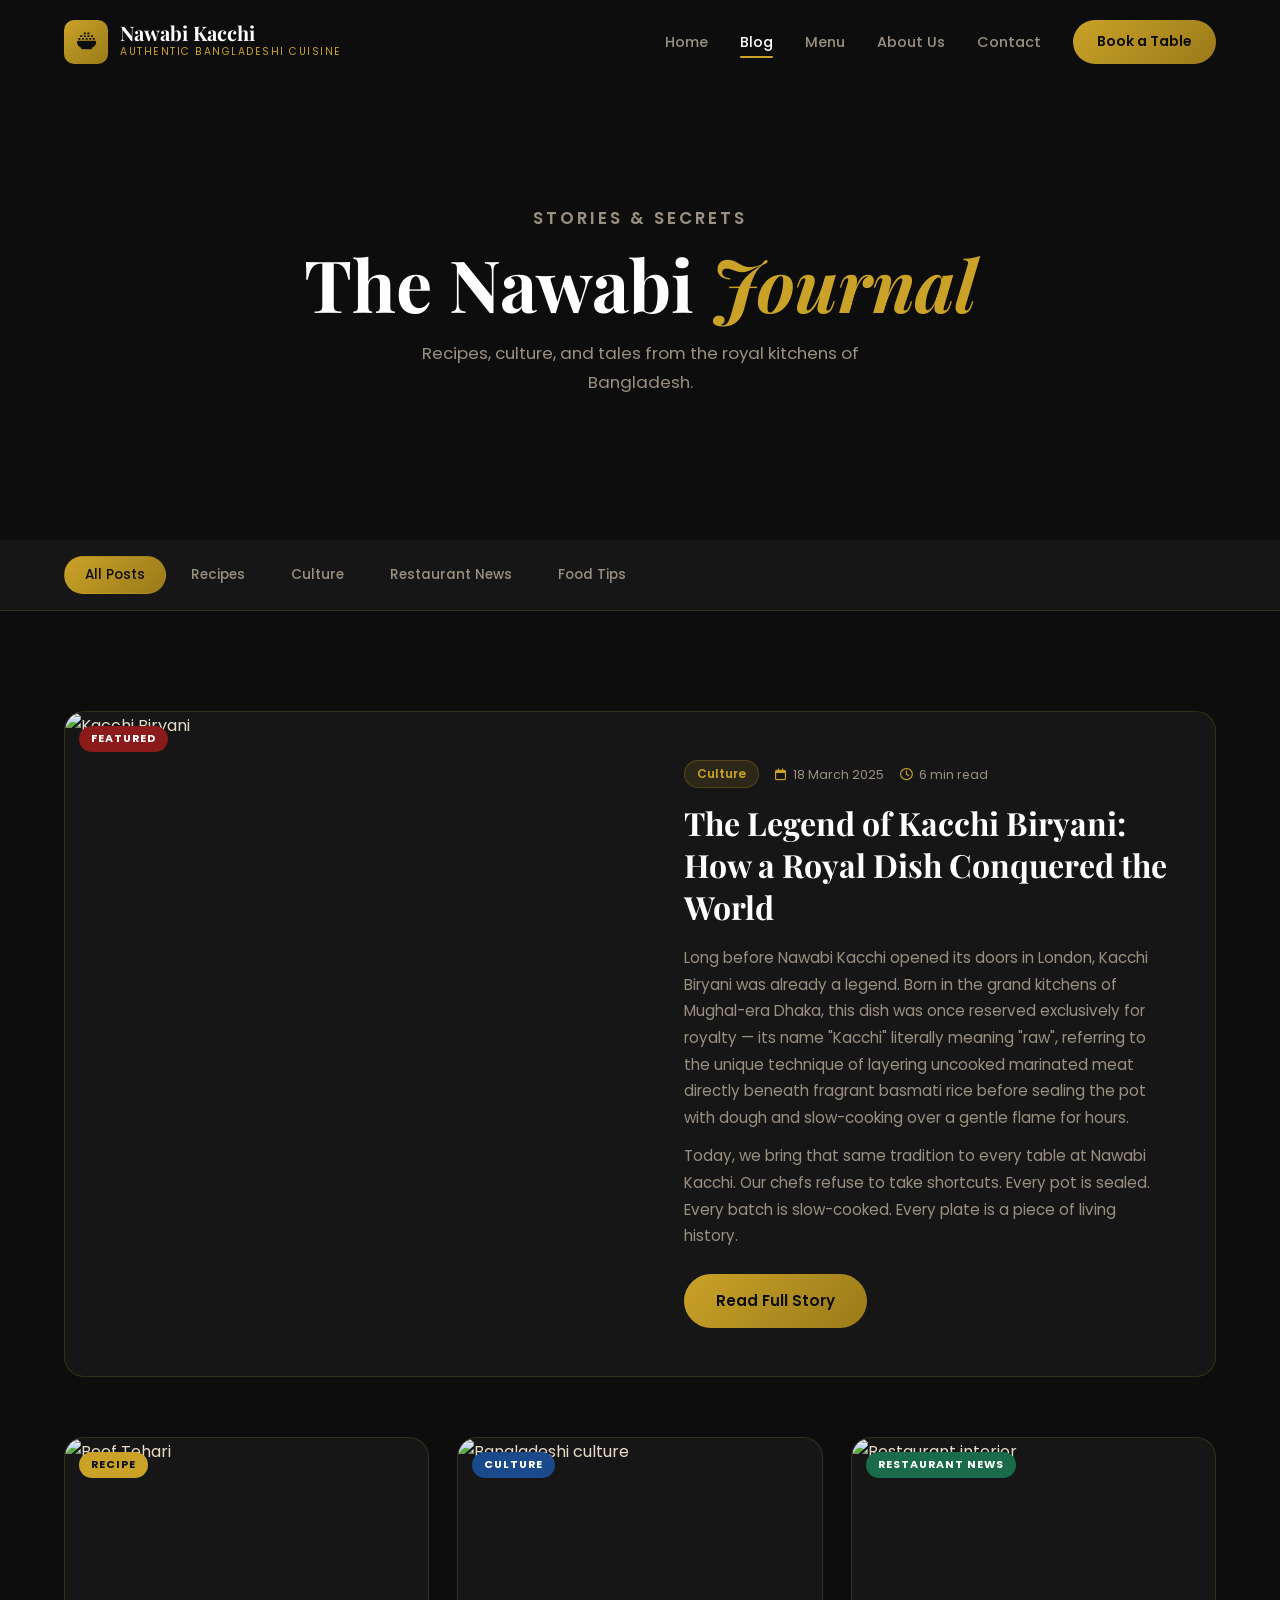
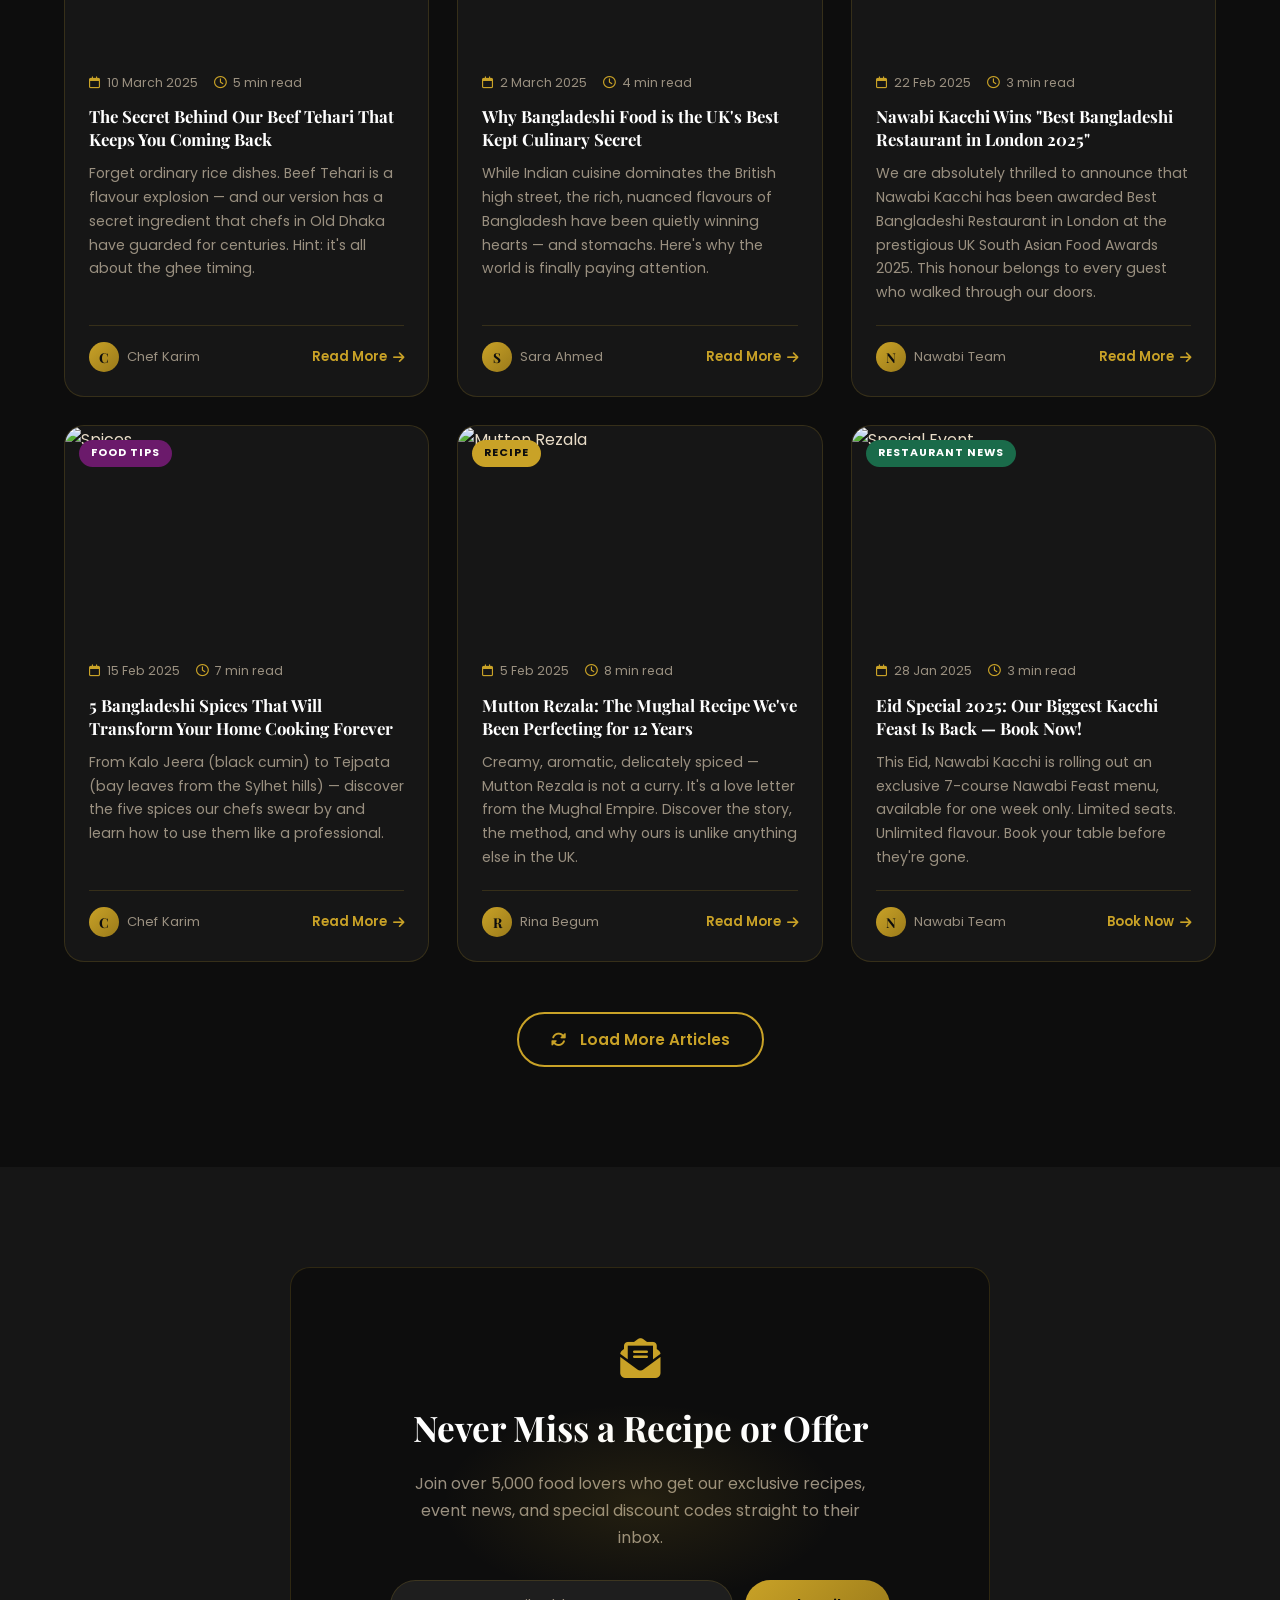
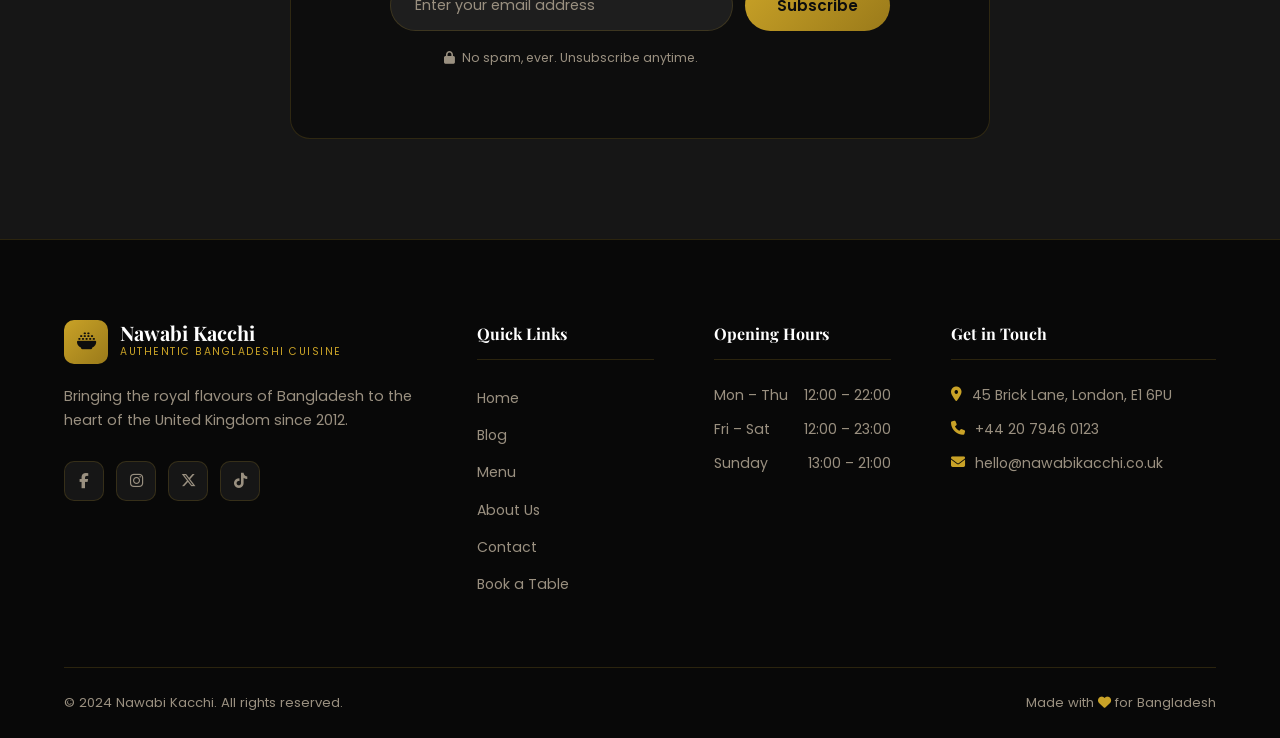
==== blog.html @ 8d266602 "Add Blog, About Us, and Contact pages - blog.html: 6 marketing-style dummy posts with category filte" ====
<!DOCTYPE html>
<html lang="en">
<head>
  <meta charset="UTF-8" />
  <meta name="viewport" content="width=device-width, initial-scale=1.0" />
  <title>Blog | Nawabi Kacchi</title>
  <link rel="stylesheet" href="css/style.css" />
  <link rel="stylesheet" href="css/blog.css" />
  <link rel="preconnect" href="https://fonts.googleapis.com" />
  <link rel="preconnect" href="https://fonts.gstatic.com" crossorigin />
  <link href="https://fonts.googleapis.com/css2?family=Playfair+Display:ital,wght@0,400;0,600;0,700;1,400&family=Poppins:wght@300;400;500;600&display=swap" rel="stylesheet" />
  <link rel="stylesheet" href="https://cdnjs.cloudflare.com/ajax/libs/font-awesome/6.5.0/css/all.min.css" />
</head>
<body>

  <!-- NAVBAR -->
  <header class="navbar" id="navbar">
    <div class="nav-container">
      <a href="index.html" class="logo">
        <span class="logo-icon"><i class="fa-solid fa-bowl-rice"></i></span>
        <div class="logo-text">
          <span class="logo-main">Nawabi Kacchi</span>
          <span class="logo-sub">Authentic Bangladeshi Cuisine</span>
        </div>
      </a>
      <nav class="nav-links" id="navLinks">
        <a href="index.html" class="nav-link">Home</a>
        <a href="blog.html" class="nav-link active">Blog</a>
        <a href="menu.html" class="nav-link">Menu</a>
        <a href="about.html" class="nav-link">About Us</a>
        <a href="contact.html" class="nav-link">Contact</a>
        <a href="book-a-table.html" class="btn-book">Book a Table</a>
      </nav>
      <button class="hamburger" id="hamburger" aria-label="Toggle menu">
        <span></span><span></span><span></span>
      </button>
    </div>
  </header>

  <!-- PAGE HERO -->
  <section class="page-hero">
    <div class="page-hero-overlay"></div>
    <div class="page-hero-bg" style="background-image: url('https://images.unsplash.com/photo-1563379926898-05f4575a45d8?w=1800&q=80');"></div>
    <div class="page-hero-content">
      <p class="section-tag">Stories &amp; Secrets</p>
      <h1>The Nawabi <em>Journal</em></h1>
      <p>Recipes, culture, and tales from the royal kitchens of Bangladesh.</p>
    </div>
  </section>

  <!-- CATEGORIES -->
  <div class="blog-cats-wrap">
    <div class="container">
      <div class="blog-cats" id="blogCats">
        <button class="cat-btn active" data-cat="all">All Posts</button>
        <button class="cat-btn" data-cat="recipe">Recipes</button>
        <button class="cat-btn" data-cat="culture">Culture</button>
        <button class="cat-btn" data-cat="news">Restaurant News</button>
        <button class="cat-btn" data-cat="tips">Food Tips</button>
      </div>
    </div>
  </div>

  <!-- FEATURED POST -->
  <section class="section-padding blog-section">
    <div class="container">

      <div class="featured-post reveal" data-cat="culture">
        <div class="featured-img">
          <img src="https://images.unsplash.com/photo-1589302168068-964664d93dc0?w=900&q=80" alt="Kacchi Biryani" loading="lazy" />
          <span class="blog-badge blog-badge--featured">Featured</span>
        </div>
        <div class="featured-body">
          <div class="blog-meta">
            <span class="blog-cat-tag">Culture</span>
            <span><i class="fa-regular fa-calendar"></i> 18 March 2025</span>
            <span><i class="fa-regular fa-clock"></i> 6 min read</span>
          </div>
          <h2>The Legend of Kacchi Biryani: How a Royal Dish Conquered the World</h2>
          <p>
            Long before Nawabi Kacchi opened its doors in London, Kacchi Biryani was already a legend.
            Born in the grand kitchens of Mughal-era Dhaka, this dish was once reserved exclusively
            for royalty — its name "Kacchi" literally meaning "raw", referring to the unique technique
            of layering uncooked marinated meat directly beneath fragrant basmati rice before sealing
            the pot with dough and slow-cooking over a gentle flame for hours.
          </p>
          <p>
            Today, we bring that same tradition to every table at Nawabi Kacchi. Our chefs refuse
            to take shortcuts. Every pot is sealed. Every batch is slow-cooked. Every plate is a
            piece of living history.
          </p>
          <a href="#" class="btn-primary">Read Full Story</a>
        </div>
      </div>

      <!-- BLOG GRID -->
      <div class="blog-grid" id="blogGrid">

        <!-- Post 1 -->
        <article class="blog-card reveal" data-cat="recipe">
          <div class="blog-card-img">
            <img src="https://images.unsplash.com/photo-1645177628172-a94c1f96e6db?w=600&q=80" alt="Beef Tehari" loading="lazy" />
            <span class="blog-badge">Recipe</span>
          </div>
          <div class="blog-card-body">
            <div class="blog-meta">
              <span><i class="fa-regular fa-calendar"></i> 10 March 2025</span>
              <span><i class="fa-regular fa-clock"></i> 5 min read</span>
            </div>
            <h3>The Secret Behind Our Beef Tehari That Keeps You Coming Back</h3>
            <p>Forget ordinary rice dishes. Beef Tehari is a flavour explosion — and our version has a secret ingredient that chefs in Old Dhaka have guarded for centuries. Hint: it's all about the ghee timing.</p>
            <div class="blog-card-footer">
              <div class="blog-author">
                <div class="author-avatar">C</div>
                <span>Chef Karim</span>
              </div>
              <a href="#" class="blog-read-more">Read More <i class="fa-solid fa-arrow-right"></i></a>
            </div>
          </div>
        </article>

        <!-- Post 2 -->
        <article class="blog-card reveal" data-cat="culture">
          <div class="blog-card-img">
            <img src="https://images.unsplash.com/photo-1596797038530-2c107229654b?w=600&q=80" alt="Bangladeshi culture" loading="lazy" />
            <span class="blog-badge blog-badge--culture">Culture</span>
          </div>
          <div class="blog-card-body">
            <div class="blog-meta">
              <span><i class="fa-regular fa-calendar"></i> 2 March 2025</span>
              <span><i class="fa-regular fa-clock"></i> 4 min read</span>
            </div>
            <h3>Why Bangladeshi Food is the UK's Best Kept Culinary Secret</h3>
            <p>While Indian cuisine dominates the British high street, the rich, nuanced flavours of Bangladesh have been quietly winning hearts — and stomachs. Here's why the world is finally paying attention.</p>
            <div class="blog-card-footer">
              <div class="blog-author">
                <div class="author-avatar">S</div>
                <span>Sara Ahmed</span>
              </div>
              <a href="#" class="blog-read-more">Read More <i class="fa-solid fa-arrow-right"></i></a>
            </div>
          </div>
        </article>

        <!-- Post 3 -->
        <article class="blog-card reveal" data-cat="news">
          <div class="blog-card-img">
            <img src="https://images.unsplash.com/photo-1414235077428-338989a2e8c0?w=600&q=80" alt="Restaurant interior" loading="lazy" />
            <span class="blog-badge blog-badge--news">Restaurant News</span>
          </div>
          <div class="blog-card-body">
            <div class="blog-meta">
              <span><i class="fa-regular fa-calendar"></i> 22 Feb 2025</span>
              <span><i class="fa-regular fa-clock"></i> 3 min read</span>
            </div>
            <h3>Nawabi Kacchi Wins "Best Bangladeshi Restaurant in London 2025"</h3>
            <p>We are absolutely thrilled to announce that Nawabi Kacchi has been awarded Best Bangladeshi Restaurant in London at the prestigious UK South Asian Food Awards 2025. This honour belongs to every guest who walked through our doors.</p>
            <div class="blog-card-footer">
              <div class="blog-author">
                <div class="author-avatar">N</div>
                <span>Nawabi Team</span>
              </div>
              <a href="#" class="blog-read-more">Read More <i class="fa-solid fa-arrow-right"></i></a>
            </div>
          </div>
        </article>

        <!-- Post 4 -->
        <article class="blog-card reveal" data-cat="tips">
          <div class="blog-card-img">
            <img src="https://images.unsplash.com/photo-1506368249639-73a05d6f6488?w=600&q=80" alt="Spices" loading="lazy" />
            <span class="blog-badge blog-badge--tips">Food Tips</span>
          </div>
          <div class="blog-card-body">
            <div class="blog-meta">
              <span><i class="fa-regular fa-calendar"></i> 15 Feb 2025</span>
              <span><i class="fa-regular fa-clock"></i> 7 min read</span>
            </div>
            <h3>5 Bangladeshi Spices That Will Transform Your Home Cooking Forever</h3>
            <p>From Kalo Jeera (black cumin) to Tejpata (bay leaves from the Sylhet hills) — discover the five spices our chefs swear by and learn how to use them like a professional.</p>
            <div class="blog-card-footer">
              <div class="blog-author">
                <div class="author-avatar">C</div>
                <span>Chef Karim</span>
              </div>
              <a href="#" class="blog-read-more">Read More <i class="fa-solid fa-arrow-right"></i></a>
            </div>
          </div>
        </article>

        <!-- Post 5 -->
        <article class="blog-card reveal" data-cat="recipe">
          <div class="blog-card-img">
            <img src="https://images.unsplash.com/photo-1574653853027-5382a3d23a15?w=600&q=80" alt="Mutton Rezala" loading="lazy" />
            <span class="blog-badge">Recipe</span>
          </div>
          <div class="blog-card-body">
            <div class="blog-meta">
              <span><i class="fa-regular fa-calendar"></i> 5 Feb 2025</span>
              <span><i class="fa-regular fa-clock"></i> 8 min read</span>
            </div>
            <h3>Mutton Rezala: The Mughal Recipe We've Been Perfecting for 12 Years</h3>
            <p>Creamy, aromatic, delicately spiced — Mutton Rezala is not a curry. It's a love letter from the Mughal Empire. Discover the story, the method, and why ours is unlike anything else in the UK.</p>
            <div class="blog-card-footer">
              <div class="blog-author">
                <div class="author-avatar">R</div>
                <span>Rina Begum</span>
              </div>
              <a href="#" class="blog-read-more">Read More <i class="fa-solid fa-arrow-right"></i></a>
            </div>
          </div>
        </article>

        <!-- Post 6 -->
        <article class="blog-card reveal" data-cat="news">
          <div class="blog-card-img">
            <img src="https://images.unsplash.com/photo-1530103862676-de8c9debad1d?w=600&q=80" alt="Special Event" loading="lazy" />
            <span class="blog-badge blog-badge--news">Restaurant News</span>
          </div>
          <div class="blog-card-body">
            <div class="blog-meta">
              <span><i class="fa-regular fa-calendar"></i> 28 Jan 2025</span>
              <span><i class="fa-regular fa-clock"></i> 3 min read</span>
            </div>
            <h3>Eid Special 2025: Our Biggest Kacchi Feast Is Back — Book Now!</h3>
            <p>This Eid, Nawabi Kacchi is rolling out an exclusive 7-course Nawabi Feast menu, available for one week only. Limited seats. Unlimited flavour. Book your table before they're gone.</p>
            <div class="blog-card-footer">
              <div class="blog-author">
                <div class="author-avatar">N</div>
                <span>Nawabi Team</span>
              </div>
              <a href="book-a-table.html" class="blog-read-more">Book Now <i class="fa-solid fa-arrow-right"></i></a>
            </div>
          </div>
        </article>

      </div><!-- /blog-grid -->

      <!-- Load More -->
      <div class="blog-load-more reveal">
        <button class="btn-outline" id="loadMoreBtn">
          <i class="fa-solid fa-rotate"></i> Load More Articles
        </button>
      </div>

    </div>
  </section>

  <!-- NEWSLETTER -->
  <section class="newsletter section-padding">
    <div class="container">
      <div class="newsletter-box reveal">
        <div class="newsletter-glow"></div>
        <i class="fa-solid fa-envelope-open-text newsletter-icon"></i>
        <h2>Never Miss a Recipe or Offer</h2>
        <p>Join over 5,000 food lovers who get our exclusive recipes, event news, and special discount codes straight to their inbox.</p>
        <form class="newsletter-form" id="newsletterForm">
          <input type="email" placeholder="Enter your email address" required />
          <button type="submit" class="btn-primary">Subscribe</button>
        </form>
        <p class="newsletter-note"><i class="fa-solid fa-lock"></i> No spam, ever. Unsubscribe anytime.</p>
      </div>
    </div>
  </section>

  <!-- FOOTER -->
  <footer class="footer">
    <div class="container">
      <div class="footer-grid">
        <div class="footer-brand">
          <a href="index.html" class="logo">
            <span class="logo-icon"><i class="fa-solid fa-bowl-rice"></i></span>
            <div class="logo-text">
              <span class="logo-main">Nawabi Kacchi</span>
              <span class="logo-sub">Authentic Bangladeshi Cuisine</span>
            </div>
          </a>
          <p>Bringing the royal flavours of Bangladesh to the heart of the United Kingdom since 2012.</p>
          <div class="social-links">
            <a href="#" aria-label="Facebook"><i class="fa-brands fa-facebook-f"></i></a>
            <a href="#" aria-label="Instagram"><i class="fa-brands fa-instagram"></i></a>
            <a href="#" aria-label="X"><i class="fa-brands fa-x-twitter"></i></a>
            <a href="#" aria-label="TikTok"><i class="fa-brands fa-tiktok"></i></a>
          </div>
        </div>
        <div class="footer-col">
          <h4>Quick Links</h4>
          <ul>
            <li><a href="index.html">Home</a></li>
            <li><a href="blog.html">Blog</a></li>
            <li><a href="menu.html">Menu</a></li>
            <li><a href="about.html">About Us</a></li>
            <li><a href="contact.html">Contact</a></li>
            <li><a href="book-a-table.html">Book a Table</a></li>
          </ul>
        </div>
        <div class="footer-col">
          <h4>Opening Hours</h4>
          <ul class="hours-list">
            <li><span>Mon – Thu</span><span>12:00 – 22:00</span></li>
            <li><span>Fri – Sat</span><span>12:00 – 23:00</span></li>
            <li><span>Sunday</span><span>13:00 – 21:00</span></li>
          </ul>
        </div>
        <div class="footer-col">
          <h4>Get in Touch</h4>
          <ul class="contact-list">
            <li><i class="fa-solid fa-location-dot"></i> 45 Brick Lane, London, E1 6PU</li>
            <li><i class="fa-solid fa-phone"></i> +44 20 7946 0123</li>
            <li><i class="fa-solid fa-envelope"></i> hello@nawabikacchi.co.uk</li>
          </ul>
        </div>
      </div>
      <div class="footer-bottom">
        <p>&copy; 2024 Nawabi Kacchi. All rights reserved.</p>
        <p>Made with <i class="fa-solid fa-heart" style="color:#c9a227"></i> for Bangladesh</p>
      </div>
    </div>
  </footer>

  <script src="js/main.js"></script>
  <script src="js/blog.js"></script>
</body>
</html>
---- css/style.css ----
/* ============================================================
   NAWABI KACCHI — Global Styles
   Dark Theme | Gold Accent | Royal Bangladeshi Cuisine
   ============================================================ */

/* ---------- CSS Variables ---------- */
:root {
  --gold:        #c9a227;
  --gold-light:  #e8c84a;
  --gold-dark:   #9a7a1a;
  --red:         #8b1a1a;
  --bg-dark:     #0d0d0d;
  --bg-card:     #161616;
  --bg-card2:    #1e1e1e;
  --border:      rgba(201,162,39,0.18);
  --text:        #e8dcc8;
  --text-muted:  #9a9080;
  --white:       #ffffff;

  --font-heading: 'Playfair Display', Georgia, serif;
  --font-body:    'Poppins', system-ui, sans-serif;

  --radius:   12px;
  --radius-lg: 20px;
  --trans:    0.35s ease;
  --shadow:   0 8px 40px rgba(0,0,0,0.6);
}

/* ---------- Reset & Base ---------- */
*, *::before, *::after { box-sizing: border-box; margin: 0; padding: 0; }

html { scroll-behavior: smooth; }

body {
  background: var(--bg-dark);
  color: var(--text);
  font-family: var(--font-body);
  font-size: 16px;
  line-height: 1.7;
  overflow-x: hidden;
}

a { text-decoration: none; color: inherit; }
ul { list-style: none; }
img { display: block; max-width: 100%; }

.container {
  max-width: 1200px;
  margin: 0 auto;
  padding: 0 24px;
}

.section-padding { padding: 100px 0; }

/* ---------- Scroll reveal ---------- */
.reveal {
  opacity: 0;
  transform: translateY(40px);
  transition: opacity 0.7s ease, transform 0.7s ease;
}
.reveal.visible {
  opacity: 1;
  transform: translateY(0);
}

/* ============================================================
   TYPOGRAPHY / SECTION HEADERS
   ============================================================ */
.section-tag {
  display: inline-block;
  font-size: 0.8rem;
  font-weight: 600;
  letter-spacing: 3px;
  text-transform: uppercase;
  color: var(--gold);
  margin-bottom: 12px;
}

.section-title {
  font-family: var(--font-heading);
  font-size: clamp(2rem, 4vw, 3rem);
  font-weight: 700;
  line-height: 1.2;
  color: var(--white);
  margin-bottom: 16px;
}

.section-sub {
  color: var(--text-muted);
  max-width: 520px;
}

.section-header { margin-bottom: 60px; }
.section-header.center { text-align: center; }
.section-header.center .section-sub { margin: 0 auto; }

/* ============================================================
   BUTTONS
   ============================================================ */
.btn-primary,
.btn-outline {
  display: inline-flex;
  align-items: center;
  gap: 8px;
  padding: 14px 32px;
  border-radius: 50px;
  font-family: var(--font-body);
  font-size: 0.95rem;
  font-weight: 600;
  cursor: pointer;
  transition: var(--trans);
  position: relative;
  overflow: hidden;
}

.btn-primary {
  background: linear-gradient(135deg, var(--gold), var(--gold-dark));
  color: #0d0d0d;
  border: none;
}
.btn-primary::after {
  content: '';
  position: absolute;
  inset: 0;
  background: rgba(255,255,255,0.15);
  opacity: 0;
  transition: var(--trans);
}
.btn-primary:hover::after { opacity: 1; }
.btn-primary:hover { transform: translateY(-2px); box-shadow: 0 8px 30px rgba(201,162,39,0.4); }

.btn-outline {
  background: transparent;
  color: var(--gold);
  border: 2px solid var(--gold);
}
.btn-outline:hover {
  background: var(--gold);
  color: #0d0d0d;
  transform: translateY(-2px);
}

.btn-lg { padding: 18px 48px; font-size: 1.05rem; }

/* ============================================================
   NAVBAR
   ============================================================ */
.navbar {
  position: fixed;
  top: 0; left: 0; right: 0;
  z-index: 1000;
  padding: 20px 0;
  transition: background 0.4s ease, padding 0.4s ease, box-shadow 0.4s ease;
}

.navbar.scrolled {
  background: rgba(13,13,13,0.97);
  backdrop-filter: blur(12px);
  padding: 12px 0;
  box-shadow: 0 2px 30px rgba(0,0,0,0.6);
  border-bottom: 1px solid var(--border);
}

.nav-container {
  max-width: 1200px;
  margin: 0 auto;
  padding: 0 24px;
  display: flex;
  align-items: center;
  justify-content: space-between;
}

/* Logo */
.logo {
  display: flex;
  align-items: center;
  gap: 12px;
}
.logo-icon {
  width: 44px; height: 44px;
  background: linear-gradient(135deg, var(--gold), var(--gold-dark));
  border-radius: 10px;
  display: flex;
  align-items: center;
  justify-content: center;
  font-size: 1.2rem;
  color: #0d0d0d;
  flex-shrink: 0;
}
.logo-text { display: flex; flex-direction: column; }
.logo-main {
  font-family: var(--font-heading);
  font-size: 1.25rem;
  font-weight: 700;
  color: var(--white);
  line-height: 1;
}
.logo-sub {
  font-size: 0.65rem;
  color: var(--gold);
  letter-spacing: 1.5px;
  text-transform: uppercase;
}

/* Nav Links */
.nav-links {
  display: flex;
  align-items: center;
  gap: 32px;
}

.nav-link {
  font-size: 0.9rem;
  font-weight: 500;
  color: var(--text-muted);
  position: relative;
  transition: color var(--trans);
}
.nav-link::after {
  content: '';
  position: absolute;
  bottom: -4px; left: 0;
  width: 0; height: 2px;
  background: var(--gold);
  border-radius: 2px;
  transition: width var(--trans);
}
.nav-link:hover,
.nav-link.active { color: var(--white); }
.nav-link:hover::after,
.nav-link.active::after { width: 100%; }

.btn-book {
  display: inline-flex;
  align-items: center;
  padding: 10px 24px;
  background: linear-gradient(135deg, var(--gold), var(--gold-dark));
  color: #0d0d0d;
  border-radius: 50px;
  font-size: 0.88rem;
  font-weight: 600;
  transition: var(--trans);
}
.btn-book:hover {
  transform: translateY(-2px);
  box-shadow: 0 6px 24px rgba(201,162,39,0.4);
}

/* Hamburger */
.hamburger {
  display: none;
  flex-direction: column;
  gap: 5px;
  background: none;
  border: none;
  cursor: pointer;
  padding: 4px;
}
.hamburger span {
  display: block;
  width: 26px; height: 2px;
  background: var(--gold);
  border-radius: 2px;
  transition: var(--trans);
}
.hamburger.open span:nth-child(1) { transform: translateY(7px) rotate(45deg); }
.hamburger.open span:nth-child(2) { opacity: 0; }
.hamburger.open span:nth-child(3) { transform: translateY(-7px) rotate(-45deg); }

/* ============================================================
   HERO
   ============================================================ */
.hero {
  position: relative;
  min-height: 100vh;
  display: flex;
  align-items: center;
  overflow: hidden;
}

.hero-bg {
  position: absolute;
  inset: 0;
  background:
    radial-gradient(ellipse at 60% 40%, rgba(139,26,26,0.25) 0%, transparent 60%),
    radial-gradient(ellipse at 20% 80%, rgba(201,162,39,0.12) 0%, transparent 50%),
    url('https://images.unsplash.com/photo-1563379926898-05f4575a45d8?w=1800&q=80') center/cover no-repeat;
  transform: scale(1.05);
  animation: heroZoom 20s ease-in-out infinite alternate;
}

@keyframes heroZoom {
  from { transform: scale(1.05); }
  to   { transform: scale(1.12); }
}

.hero-overlay {
  position: absolute;
  inset: 0;
  background: linear-gradient(
    135deg,
    rgba(13,13,13,0.92) 0%,
    rgba(13,13,13,0.78) 50%,
    rgba(13,13,13,0.65) 100%
  );
}

/* Particles */
.particles {
  position: absolute;
  inset: 0;
  pointer-events: none;
  overflow: hidden;
}
.particle {
  position: absolute;
  width: 4px; height: 4px;
  background: var(--gold);
  border-radius: 50%;
  opacity: 0;
  animation: floatParticle linear infinite;
}
@keyframes floatParticle {
  0%   { transform: translateY(100vh) rotate(0deg); opacity: 0; }
  10%  { opacity: 0.6; }
  90%  { opacity: 0.3; }
  100% { transform: translateY(-10vh) rotate(720deg); opacity: 0; }
}

/* Hero Content */
.hero-content {
  position: relative;
  z-index: 2;
  max-width: 1200px;
  margin: 0 auto;
  padding: 120px 24px 100px;
  max-width: 700px;
  margin-left: max(calc(50vw - 600px), 24px);
}

.hero-eyebrow {
  display: flex;
  align-items: center;
  gap: 12px;
  font-size: 0.78rem;
  font-weight: 600;
  letter-spacing: 2px;
  text-transform: uppercase;
  color: var(--gold);
  margin-bottom: 24px;
  animation: fadeUp 0.8s ease 0.2s both;
}
.eyebrow-line {
  display: block;
  width: 40px; height: 1px;
  background: var(--gold);
  flex-shrink: 0;
}

.hero-title {
  font-family: var(--font-heading);
  font-size: clamp(3rem, 7vw, 5.5rem);
  font-weight: 700;
  line-height: 1.1;
  color: var(--white);
  margin-bottom: 24px;
  animation: fadeUp 0.8s ease 0.4s both;
}
.hero-title em {
  font-style: italic;
  color: var(--gold);
}

.hero-desc {
  font-size: 1.05rem;
  color: var(--text-muted);
  max-width: 500px;
  margin-bottom: 40px;
  animation: fadeUp 0.8s ease 0.6s both;
}

.hero-btns {
  display: flex;
  gap: 16px;
  flex-wrap: wrap;
  margin-bottom: 60px;
  animation: fadeUp 0.8s ease 0.8s both;
}

/* Hero Stats */
.hero-stats {
  display: flex;
  align-items: center;
  gap: 32px;
  animation: fadeUp 0.8s ease 1s both;
}
.stat { text-align: center; }
.stat-num {
  font-family: var(--font-heading);
  font-size: 2.2rem;
  font-weight: 700;
  color: var(--gold);
}
.stat span { font-size: 1.5rem; color: var(--gold); }
.stat p { font-size: 0.78rem; color: var(--text-muted); margin-top: 2px; }
.stat-divider {
  width: 1px;
  height: 50px;
  background: var(--border);
}

/* Scroll indicator */
.hero-scroll {
  position: absolute;
  bottom: 40px;
  right: 60px;
  display: flex;
  flex-direction: column;
  align-items: center;
  gap: 8px;
  color: var(--text-muted);
  font-size: 0.7rem;
  letter-spacing: 2px;
  text-transform: uppercase;
  z-index: 2;
  animation: fadeIn 1.5s ease 1.5s both;
}
.scroll-line {
  width: 1px;
  height: 50px;
  background: linear-gradient(to bottom, var(--gold), transparent);
  animation: scrollPulse 2s ease infinite;
}
@keyframes scrollPulse {
  0%, 100% { opacity: 1; transform: scaleY(1); transform-origin: top; }
  50%       { opacity: 0.4; transform: scaleY(0.6); }
}

@keyframes fadeUp {
  from { opacity: 0; transform: translateY(30px); }
  to   { opacity: 1; transform: translateY(0); }
}
@keyframes fadeIn {
  from { opacity: 0; }
  to   { opacity: 1; }
}

/* ============================================================
   MARQUEE STRIP
   ============================================================ */
.marquee-strip {
  background: linear-gradient(90deg, var(--gold-dark), var(--gold), var(--gold-dark));
  padding: 14px 0;
  overflow: hidden;
}
.marquee-track {
  display: flex;
  gap: 40px;
  white-space: nowrap;
  animation: marquee 30s linear infinite;
}
.marquee-track span {
  font-size: 0.82rem;
  font-weight: 600;
  letter-spacing: 1.5px;
  text-transform: uppercase;
  color: #0d0d0d;
  flex-shrink: 0;
}
.marquee-track span i { margin-right: 8px; }
@keyframes marquee {
  from { transform: translateX(0); }
  to   { transform: translateX(-50%); }
}

/* ============================================================
   FEATURES
   ============================================================ */
.features { background: var(--bg-dark); }

.features-grid {
  display: grid;
  grid-template-columns: repeat(auto-fit, minmax(240px, 1fr));
  gap: 28px;
}

.feature-card {
  background: var(--bg-card);
  border: 1px solid var(--border);
  border-radius: var(--radius-lg);
  padding: 40px 32px;
  text-align: center;
  transition: var(--trans);
  position: relative;
  overflow: hidden;
}
.feature-card::before {
  content: '';
  position: absolute;
  bottom: 0; left: 50%;
  transform: translateX(-50%);
  width: 60%; height: 2px;
  background: linear-gradient(90deg, transparent, var(--gold), transparent);
  opacity: 0;
  transition: var(--trans);
}
.feature-card:hover {
  transform: translateY(-8px);
  border-color: rgba(201,162,39,0.4);
  box-shadow: 0 16px 48px rgba(0,0,0,0.4);
}
.feature-card:hover::before { opacity: 1; }

.feature-icon {
  width: 70px; height: 70px;
  margin: 0 auto 24px;
  background: rgba(201,162,39,0.1);
  border: 1px solid var(--border);
  border-radius: 18px;
  display: flex;
  align-items: center;
  justify-content: center;
  font-size: 1.6rem;
  color: var(--gold);
  transition: var(--trans);
}
.feature-card:hover .feature-icon {
  background: var(--gold);
  color: #0d0d0d;
}

.feature-card h3 {
  font-family: var(--font-heading);
  font-size: 1.2rem;
  color: var(--white);
  margin-bottom: 12px;
}
.feature-card p {
  font-size: 0.9rem;
  color: var(--text-muted);
  line-height: 1.7;
}

/* ============================================================
   DISHES
   ============================================================ */
.dishes { background: var(--bg-card); }

.dishes-grid {
  display: grid;
  grid-template-columns: repeat(auto-fit, minmax(260px, 1fr));
  gap: 28px;
}

.dish-card {
  background: var(--bg-dark);
  border: 1px solid var(--border);
  border-radius: var(--radius-lg);
  overflow: hidden;
  transition: var(--trans);
}
.dish-card:hover {
  transform: translateY(-8px);
  border-color: rgba(201,162,39,0.4);
  box-shadow: var(--shadow);
}

.dish-img-wrap { position: relative; }

.dish-img {
  height: 220px;
  background-size: cover;
  background-position: center;
  transition: transform 0.6s ease;
  position: relative;
}
.dish-card:hover .dish-img { transform: scale(1.05); }

/* Dish background images using Unsplash */
.dish-img--kacchi {
  background-image:
    linear-gradient(to bottom, transparent 50%, rgba(13,13,13,0.8)),
    url('https://images.unsplash.com/photo-1589302168068-964664d93dc0?w=600&q=80');
}
.dish-img--tehari {
  background-image:
    linear-gradient(to bottom, transparent 50%, rgba(13,13,13,0.8)),
    url('https://images.unsplash.com/photo-1645177628172-a94c1f96e6db?w=600&q=80');
}
.dish-img--rezala {
  background-image:
    linear-gradient(to bottom, transparent 50%, rgba(13,13,13,0.8)),
    url('https://images.unsplash.com/photo-1574653853027-5382a3d23a15?w=600&q=80');
}
.dish-img--haleem {
  background-image:
    linear-gradient(to bottom, transparent 50%, rgba(13,13,13,0.8)),
    url('https://images.unsplash.com/photo-1606491956689-2ea866880c84?w=600&q=80');
}

.dish-badge {
  position: absolute;
  top: 16px; left: 16px;
  background: var(--gold);
  color: #0d0d0d;
  font-size: 0.7rem;
  font-weight: 700;
  letter-spacing: 1px;
  text-transform: uppercase;
  padding: 4px 12px;
  border-radius: 50px;
}

.dish-info { padding: 24px; }

.dish-top {
  display: flex;
  justify-content: space-between;
  align-items: flex-start;
  margin-bottom: 10px;
}
.dish-top h3 {
  font-family: var(--font-heading);
  font-size: 1.15rem;
  color: var(--white);
}
.dish-price {
  font-family: var(--font-heading);
  font-size: 1.1rem;
  color: var(--gold);
  font-weight: 700;
  white-space: nowrap;
}

.dish-info p {
  font-size: 0.88rem;
  color: var(--text-muted);
  margin-bottom: 20px;
  line-height: 1.6;
}

.dish-footer {
  display: flex;
  align-items: center;
  justify-content: space-between;
}
.dish-tag {
  font-size: 0.78rem;
  color: var(--text-muted);
  display: flex;
  align-items: center;
  gap: 6px;
}
.dish-tag i { color: var(--gold); }

.dish-order {
  font-size: 0.82rem;
  font-weight: 600;
  color: var(--gold);
  border: 1px solid var(--gold);
  padding: 6px 16px;
  border-radius: 50px;
  transition: var(--trans);
}
.dish-order:hover {
  background: var(--gold);
  color: #0d0d0d;
}

.dishes-cta { text-align: center; margin-top: 50px; }

/* ============================================================
   ABOUT SNIPPET
   ============================================================ */
.about-snippet { background: var(--bg-dark); }

.about-grid {
  display: grid;
  grid-template-columns: 1fr 1fr;
  gap: 80px;
  align-items: center;
}

.about-visual {
  position: relative;
  height: 500px;
}

.about-img-main {
  position: absolute;
  top: 0; left: 0;
  width: 75%; height: 85%;
  border-radius: var(--radius-lg);
  background:
    url('https://images.unsplash.com/photo-1633945274405-b6c8069047b0?w=700&q=80') center/cover;
  box-shadow: var(--shadow);
}
.about-img-accent {
  position: absolute;
  bottom: 0; right: 0;
  width: 55%; height: 55%;
  border-radius: var(--radius-lg);
  background:
    url('https://images.unsplash.com/photo-1547592180-85f173990554?w=500&q=80') center/cover;
  border: 4px solid var(--bg-dark);
  box-shadow: var(--shadow);
}

.about-badge-float {
  position: absolute;
  bottom: 30px; left: -20px;
  background: var(--bg-card2);
  border: 1px solid var(--border);
  border-radius: var(--radius);
  padding: 16px 20px;
  display: flex;
  align-items: center;
  gap: 12px;
  box-shadow: var(--shadow);
  z-index: 2;
}
.about-badge-float i {
  font-size: 1.8rem;
  color: var(--gold);
}
.about-badge-float span {
  font-size: 0.82rem;
  font-weight: 600;
  color: var(--white);
  line-height: 1.4;
}

.about-text p {
  color: var(--text-muted);
  margin-bottom: 16px;
  font-size: 0.95rem;
}

.about-highlights {
  display: grid;
  grid-template-columns: 1fr 1fr;
  gap: 12px;
  margin: 28px 0 36px;
}
.about-hi {
  display: flex;
  align-items: center;
  gap: 8px;
  font-size: 0.88rem;
  color: var(--text);
}
.about-hi i { color: var(--gold); font-size: 1rem; }

/* ============================================================
   TESTIMONIALS
   ============================================================ */
.testimonials { background: var(--bg-card); }
.testimonials .section-header { text-align: center; }
.testimonials .section-sub { margin: 0 auto; }

.testi-track {
  display: grid;
  grid-template-columns: repeat(auto-fit, minmax(260px, 1fr));
  gap: 28px;
}

.testi-card {
  background: var(--bg-dark);
  border: 1px solid var(--border);
  border-radius: var(--radius-lg);
  padding: 36px 28px;
  transition: var(--trans);
  position: relative;
}
.testi-card::before {
  content: '\201C';
  font-family: var(--font-heading);
  font-size: 5rem;
  color: rgba(201,162,39,0.12);
  position: absolute;
  top: 10px; left: 20px;
  line-height: 1;
}
.testi-card:hover {
  transform: translateY(-6px);
  border-color: rgba(201,162,39,0.4);
}

.testi-stars {
  display: flex;
  gap: 4px;
  color: var(--gold);
  font-size: 0.85rem;
  margin-bottom: 16px;
}

.testi-card p {
  font-size: 0.92rem;
  color: var(--text);
  line-height: 1.75;
  margin-bottom: 24px;
  font-style: italic;
}

.testi-author {
  display: flex;
  align-items: center;
  gap: 12px;
}
.testi-avatar {
  width: 44px; height: 44px;
  background: linear-gradient(135deg, var(--gold), var(--gold-dark));
  border-radius: 50%;
  display: flex;
  align-items: center;
  justify-content: center;
  font-family: var(--font-heading);
  font-size: 1.1rem;
  color: #0d0d0d;
  font-weight: 700;
  flex-shrink: 0;
}
.testi-author strong {
  display: block;
  font-size: 0.9rem;
  color: var(--white);
}
.testi-author span {
  font-size: 0.78rem;
  color: var(--text-muted);
}

.testi-dots {
  display: flex;
  justify-content: center;
  gap: 8px;
  margin-top: 40px;
}
.testi-dot {
  width: 8px; height: 8px;
  border-radius: 50%;
  background: var(--border);
  transition: var(--trans);
}
.testi-dot.active {
  background: var(--gold);
  width: 24px;
  border-radius: 4px;
}

/* ============================================================
   BOOK CTA
   ============================================================ */
.book-cta { background: var(--bg-dark); }

.cta-box {
  position: relative;
  background: var(--bg-card2);
  border: 1px solid var(--border);
  border-radius: var(--radius-lg);
  padding: 80px 40px;
  text-align: center;
  overflow: hidden;
}
.cta-glow {
  position: absolute;
  top: 50%; left: 50%;
  transform: translate(-50%, -50%);
  width: 500px; height: 200px;
  background: radial-gradient(ellipse, rgba(201,162,39,0.15), transparent 70%);
  pointer-events: none;
}

.cta-box h2 {
  font-family: var(--font-heading);
  font-size: clamp(1.8rem, 4vw, 2.8rem);
  color: var(--white);
  margin-bottom: 16px;
}
.cta-box p {
  color: var(--text-muted);
  max-width: 480px;
  margin: 0 auto 36px;
  font-size: 1rem;
}

/* ============================================================
   FOOTER
   ============================================================ */
.footer {
  background: #080808;
  border-top: 1px solid var(--border);
  padding: 80px 0 0;
}

.footer-grid {
  display: grid;
  grid-template-columns: 2fr 1fr 1fr 1.5fr;
  gap: 60px;
  margin-bottom: 60px;
}

.footer-brand p {
  font-size: 0.9rem;
  color: var(--text-muted);
  margin: 20px 0 28px;
  line-height: 1.7;
}

.social-links {
  display: flex;
  gap: 12px;
}
.social-links a {
  width: 40px; height: 40px;
  background: var(--bg-card);
  border: 1px solid var(--border);
  border-radius: 10px;
  display: flex;
  align-items: center;
  justify-content: center;
  color: var(--text-muted);
  font-size: 0.95rem;
  transition: var(--trans);
}
.social-links a:hover {
  background: var(--gold);
  color: #0d0d0d;
  border-color: var(--gold);
  transform: translateY(-3px);
}

.footer-col h4 {
  font-family: var(--font-heading);
  font-size: 1rem;
  color: var(--white);
  margin-bottom: 24px;
  padding-bottom: 12px;
  border-bottom: 1px solid var(--border);
}

.footer-col ul li {
  margin-bottom: 10px;
}
.footer-col ul a {
  color: var(--text-muted);
  font-size: 0.88rem;
  transition: color var(--trans);
}
.footer-col ul a:hover { color: var(--gold); }

.hours-list li {
  display: flex;
  justify-content: space-between;
  font-size: 0.88rem;
  color: var(--text-muted);
}

.contact-list li {
  display: flex;
  align-items: flex-start;
  gap: 10px;
  font-size: 0.88rem;
  color: var(--text-muted);
  margin-bottom: 12px;
}
.contact-list i {
  color: var(--gold);
  margin-top: 3px;
  flex-shrink: 0;
}

.footer-bottom {
  border-top: 1px solid var(--border);
  padding: 24px 0;
  display: flex;
  justify-content: space-between;
  align-items: center;
  font-size: 0.82rem;
  color: var(--text-muted);
}

/* ============================================================
   RESPONSIVE
   ============================================================ */
@media (max-width: 1024px) {
  .about-grid { grid-template-columns: 1fr; gap: 50px; }
  .about-visual { height: 380px; }
  .footer-grid { grid-template-columns: 1fr 1fr; gap: 40px; }
}

@media (max-width: 768px) {
  .section-padding { padding: 70px 0; }

  /* Navbar mobile */
  .nav-links {
    display: none;
    position: absolute;
    top: 100%; left: 0; right: 0;
    flex-direction: column;
    background: rgba(13,13,13,0.98);
    backdrop-filter: blur(12px);
    border-bottom: 1px solid var(--border);
    padding: 24px;
    gap: 18px;
  }
  .nav-links.open { display: flex; }
  .hamburger { display: flex; }

  .hero-content {
    padding: 120px 24px 80px;
    margin-left: 0;
  }

  .hero-stats { gap: 20px; }
  .stat-num { font-size: 1.6rem; }

  .hero-scroll { display: none; }

  .about-visual { display: none; }
  .about-highlights { grid-template-columns: 1fr; }

  .footer-grid { grid-template-columns: 1fr; gap: 30px; }
  .footer-bottom { flex-direction: column; gap: 8px; text-align: center; }
}

@media (max-width: 480px) {
  .hero-btns { flex-direction: column; }
  .hero-btns .btn-primary,
  .hero-btns .btn-outline { text-align: center; justify-content: center; }

  .hero-stats { flex-direction: column; gap: 12px; }
  .stat-divider { width: 60px; height: 1px; }

  .cta-box { padding: 50px 24px; }
}
---- css/blog.css ----
/* ============================================================
   NAWABI KACCHI — Blog Page Styles
   ============================================================ */

/* ---------- Page Hero (shared across pages) ---------- */
.page-hero {
  position: relative;
  min-height: 60vh;
  display: flex;
  align-items: center;
  justify-content: center;
  overflow: hidden;
  text-align: center;
}
.page-hero--short { min-height: 50vh; }

.page-hero-bg {
  position: absolute;
  inset: 0;
  background-size: cover;
  background-position: center;
  transform: scale(1.06);
  animation: heroZoom 18s ease-in-out infinite alternate;
}
.page-hero-overlay {
  position: absolute;
  inset: 0;
  background: linear-gradient(
    to bottom,
    rgba(13,13,13,0.6) 0%,
    rgba(13,13,13,0.82) 100%
  );
}
.page-hero-content {
  position: relative;
  z-index: 2;
  padding: 120px 24px 60px;
  animation: fadeUp 0.9s ease both;
}
.page-hero-content h1 {
  font-family: var(--font-heading);
  font-size: clamp(2.5rem, 6vw, 4.5rem);
  font-weight: 700;
  color: var(--white);
  line-height: 1.1;
  margin: 12px 0 16px;
}
.page-hero-content h1 em { color: var(--gold); font-style: italic; }
.page-hero-content p {
  color: var(--text-muted);
  font-size: 1.05rem;
  max-width: 520px;
  margin: 0 auto;
}

/* ---------- Category Filter ---------- */
.blog-cats-wrap {
  background: var(--bg-card);
  border-bottom: 1px solid var(--border);
  padding: 0;
  position: sticky;
  top: 68px;
  z-index: 90;
}
.blog-cats {
  display: flex;
  gap: 4px;
  padding: 16px 0;
  overflow-x: auto;
  scrollbar-width: none;
}
.blog-cats::-webkit-scrollbar { display: none; }

.cat-btn {
  background: transparent;
  border: 1px solid transparent;
  color: var(--text-muted);
  font-family: var(--font-body);
  font-size: 0.85rem;
  font-weight: 500;
  padding: 8px 20px;
  border-radius: 50px;
  cursor: pointer;
  transition: var(--trans);
  white-space: nowrap;
}
.cat-btn:hover { color: var(--white); border-color: var(--border); }
.cat-btn.active {
  background: linear-gradient(135deg, var(--gold), var(--gold-dark));
  color: #0d0d0d;
  border-color: transparent;
}

/* ---------- Blog Section ---------- */
.blog-section { background: var(--bg-dark); }

/* Featured Post */
.featured-post {
  display: grid;
  grid-template-columns: 1fr 1fr;
  gap: 0;
  background: var(--bg-card);
  border: 1px solid var(--border);
  border-radius: var(--radius-lg);
  overflow: hidden;
  margin-bottom: 60px;
  transition: var(--trans);
}
.featured-post:hover {
  border-color: rgba(201,162,39,0.4);
  box-shadow: var(--shadow);
}

.featured-img {
  position: relative;
  overflow: hidden;
  min-height: 380px;
}
.featured-img img {
  width: 100%; height: 100%;
  object-fit: cover;
  transition: transform 0.6s ease;
}
.featured-post:hover .featured-img img { transform: scale(1.05); }

.featured-body {
  padding: 48px 44px;
  display: flex;
  flex-direction: column;
  justify-content: center;
}
.featured-body h2 {
  font-family: var(--font-heading);
  font-size: clamp(1.4rem, 2.5vw, 2rem);
  color: var(--white);
  margin: 14px 0 18px;
  line-height: 1.3;
}
.featured-body p { color: var(--text-muted); font-size: 0.95rem; margin-bottom: 12px; line-height: 1.75; }
.featured-body .btn-primary { align-self: flex-start; margin-top: 12px; }

/* Blog Meta */
.blog-meta {
  display: flex;
  flex-wrap: wrap;
  align-items: center;
  gap: 16px;
  font-size: 0.78rem;
  color: var(--text-muted);
}
.blog-meta i { margin-right: 4px; color: var(--gold); }

.blog-cat-tag {
  background: rgba(201,162,39,0.12);
  color: var(--gold);
  border: 1px solid rgba(201,162,39,0.25);
  padding: 3px 12px;
  border-radius: 50px;
  font-size: 0.75rem;
  font-weight: 600;
}

/* Blog Badge */
.blog-badge {
  position: absolute;
  top: 14px; left: 14px;
  background: var(--gold);
  color: #0d0d0d;
  font-size: 0.68rem;
  font-weight: 700;
  letter-spacing: 1px;
  text-transform: uppercase;
  padding: 4px 12px;
  border-radius: 50px;
  z-index: 2;
}
.blog-badge--featured { background: var(--red); color: #fff; }
.blog-badge--culture  { background: #1a4a8b; color: #fff; }
.blog-badge--news     { background: #1a6b4a; color: #fff; }
.blog-badge--tips     { background: #6b1a6b; color: #fff; }

/* Blog Grid */
.blog-grid {
  display: grid;
  grid-template-columns: repeat(auto-fill, minmax(320px, 1fr));
  gap: 28px;
}

.blog-card {
  background: var(--bg-card);
  border: 1px solid var(--border);
  border-radius: var(--radius-lg);
  overflow: hidden;
  transition: var(--trans);
  display: flex;
  flex-direction: column;
}
.blog-card:hover {
  transform: translateY(-8px);
  border-color: rgba(201,162,39,0.4);
  box-shadow: var(--shadow);
}
.blog-card.hidden { display: none; }

.blog-card-img {
  position: relative;
  overflow: hidden;
  height: 210px;
}
.blog-card-img img {
  width: 100%; height: 100%;
  object-fit: cover;
  transition: transform 0.6s ease;
}
.blog-card:hover .blog-card-img img { transform: scale(1.07); }

.blog-card-body {
  padding: 24px;
  flex: 1;
  display: flex;
  flex-direction: column;
}
.blog-card-body h3 {
  font-family: var(--font-heading);
  font-size: 1.05rem;
  color: var(--white);
  line-height: 1.4;
  margin: 12px 0 10px;
}
.blog-card-body p {
  font-size: 0.88rem;
  color: var(--text-muted);
  line-height: 1.7;
  flex: 1;
  margin-bottom: 20px;
}

.blog-card-footer {
  display: flex;
  align-items: center;
  justify-content: space-between;
  padding-top: 16px;
  border-top: 1px solid var(--border);
}

.blog-author {
  display: flex;
  align-items: center;
  gap: 8px;
  font-size: 0.82rem;
  color: var(--text-muted);
}
.author-avatar {
  width: 30px; height: 30px;
  background: linear-gradient(135deg, var(--gold), var(--gold-dark));
  border-radius: 50%;
  display: flex;
  align-items: center;
  justify-content: center;
  font-family: var(--font-heading);
  font-size: 0.85rem;
  color: #0d0d0d;
  font-weight: 700;
}

.blog-read-more {
  font-size: 0.82rem;
  font-weight: 600;
  color: var(--gold);
  display: flex;
  align-items: center;
  gap: 6px;
  transition: gap var(--trans), color var(--trans);
}
.blog-read-more:hover { gap: 10px; color: var(--gold-light); }

.blog-load-more { text-align: center; margin-top: 50px; }
.blog-load-more .btn-outline i { margin-right: 6px; }

/* ---------- Newsletter ---------- */
.newsletter { background: var(--bg-card); }

.newsletter-box {
  position: relative;
  background: var(--bg-dark);
  border: 1px solid var(--border);
  border-radius: var(--radius-lg);
  padding: 70px 40px;
  text-align: center;
  overflow: hidden;
  max-width: 700px;
  margin: 0 auto;
}
.newsletter-glow {
  position: absolute;
  top: 50%; left: 50%;
  transform: translate(-50%, -50%);
  width: 400px; height: 200px;
  background: radial-gradient(ellipse, rgba(201,162,39,0.12), transparent 70%);
  pointer-events: none;
}
.newsletter-icon {
  font-size: 2.5rem;
  color: var(--gold);
  margin-bottom: 20px;
  position: relative;
}
.newsletter-box h2 {
  font-family: var(--font-heading);
  font-size: clamp(1.6rem, 3vw, 2.2rem);
  color: var(--white);
  margin-bottom: 12px;
}
.newsletter-box p { color: var(--text-muted); margin-bottom: 28px; max-width: 480px; margin-left: auto; margin-right: auto; }

.newsletter-form {
  display: flex;
  gap: 12px;
  max-width: 500px;
  margin: 0 auto 16px;
  position: relative;
}
.newsletter-form input {
  flex: 1;
  background: var(--bg-card2);
  border: 1px solid var(--border);
  border-radius: 50px;
  padding: 14px 24px;
  color: var(--white);
  font-family: var(--font-body);
  font-size: 0.9rem;
  outline: none;
  transition: border-color var(--trans);
}
.newsletter-form input::placeholder { color: var(--text-muted); }
.newsletter-form input:focus { border-color: var(--gold); }

.newsletter-note {
  font-size: 0.78rem;
  color: var(--text-muted);
  margin: 0 !important;
}
.newsletter-note i { margin-right: 4px; }

/* ---------- Responsive ---------- */
@media (max-width: 900px) {
  .featured-post { grid-template-columns: 1fr; }
  .featured-img { min-height: 260px; }
  .featured-body { padding: 32px 28px; }
}

@media (max-width: 600px) {
  .blog-cats-wrap { top: 60px; }
  .newsletter-form { flex-direction: column; }
  .newsletter-form input { border-radius: 12px; }
  .newsletter-form .btn-primary { border-radius: 12px; }
  .newsletter-box { padding: 40px 20px; }
}
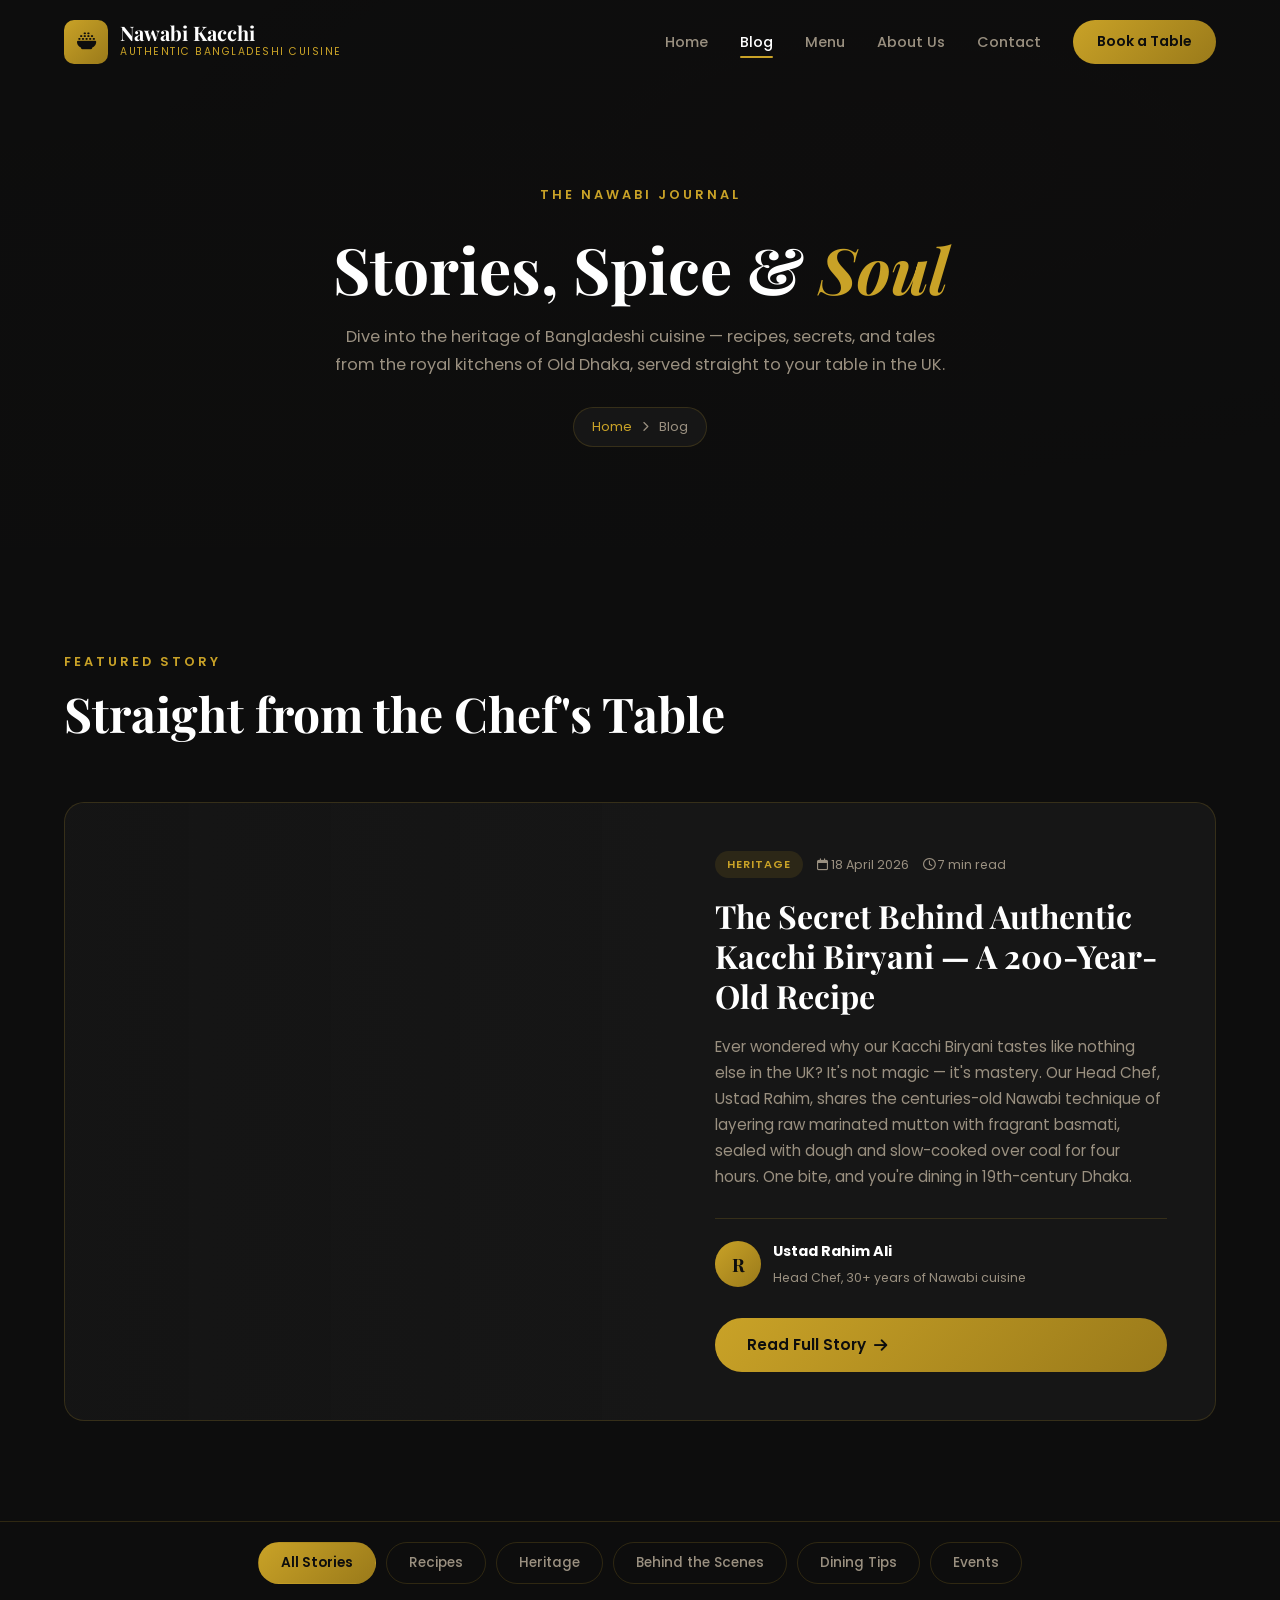
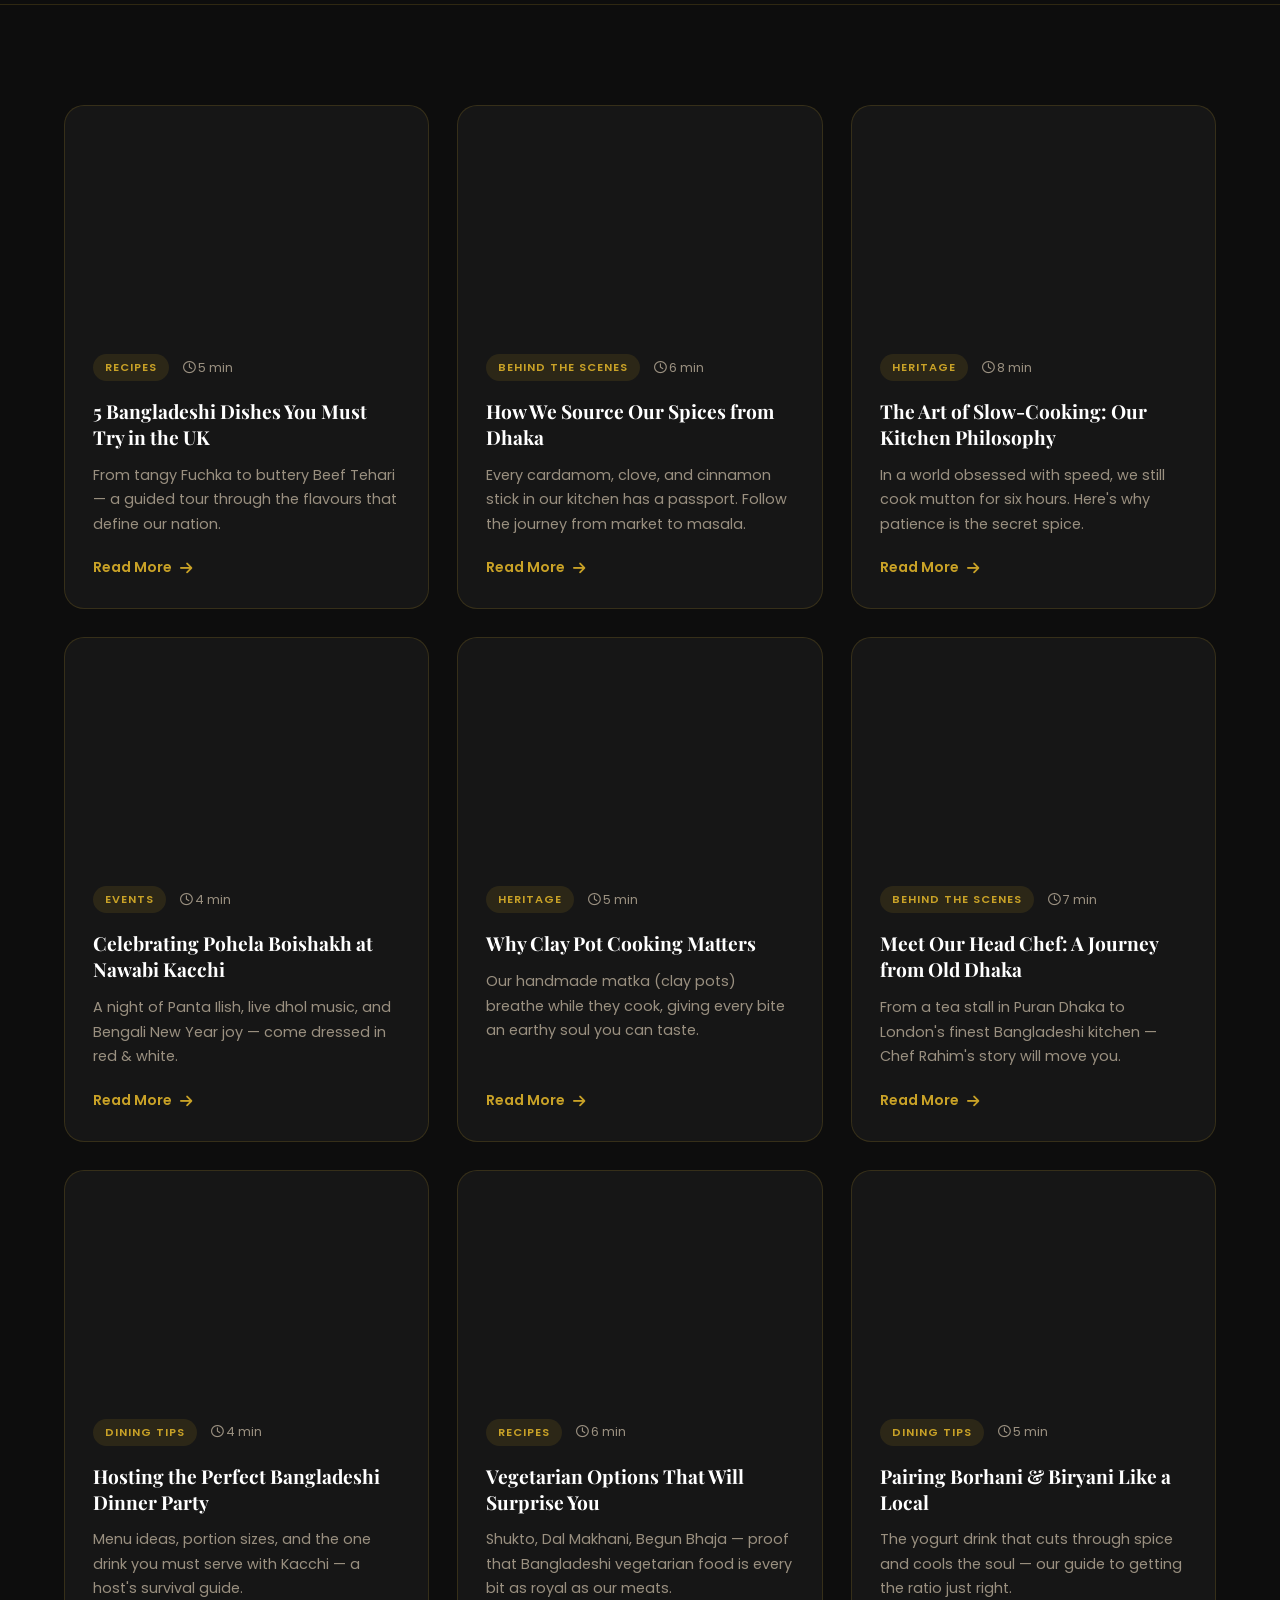
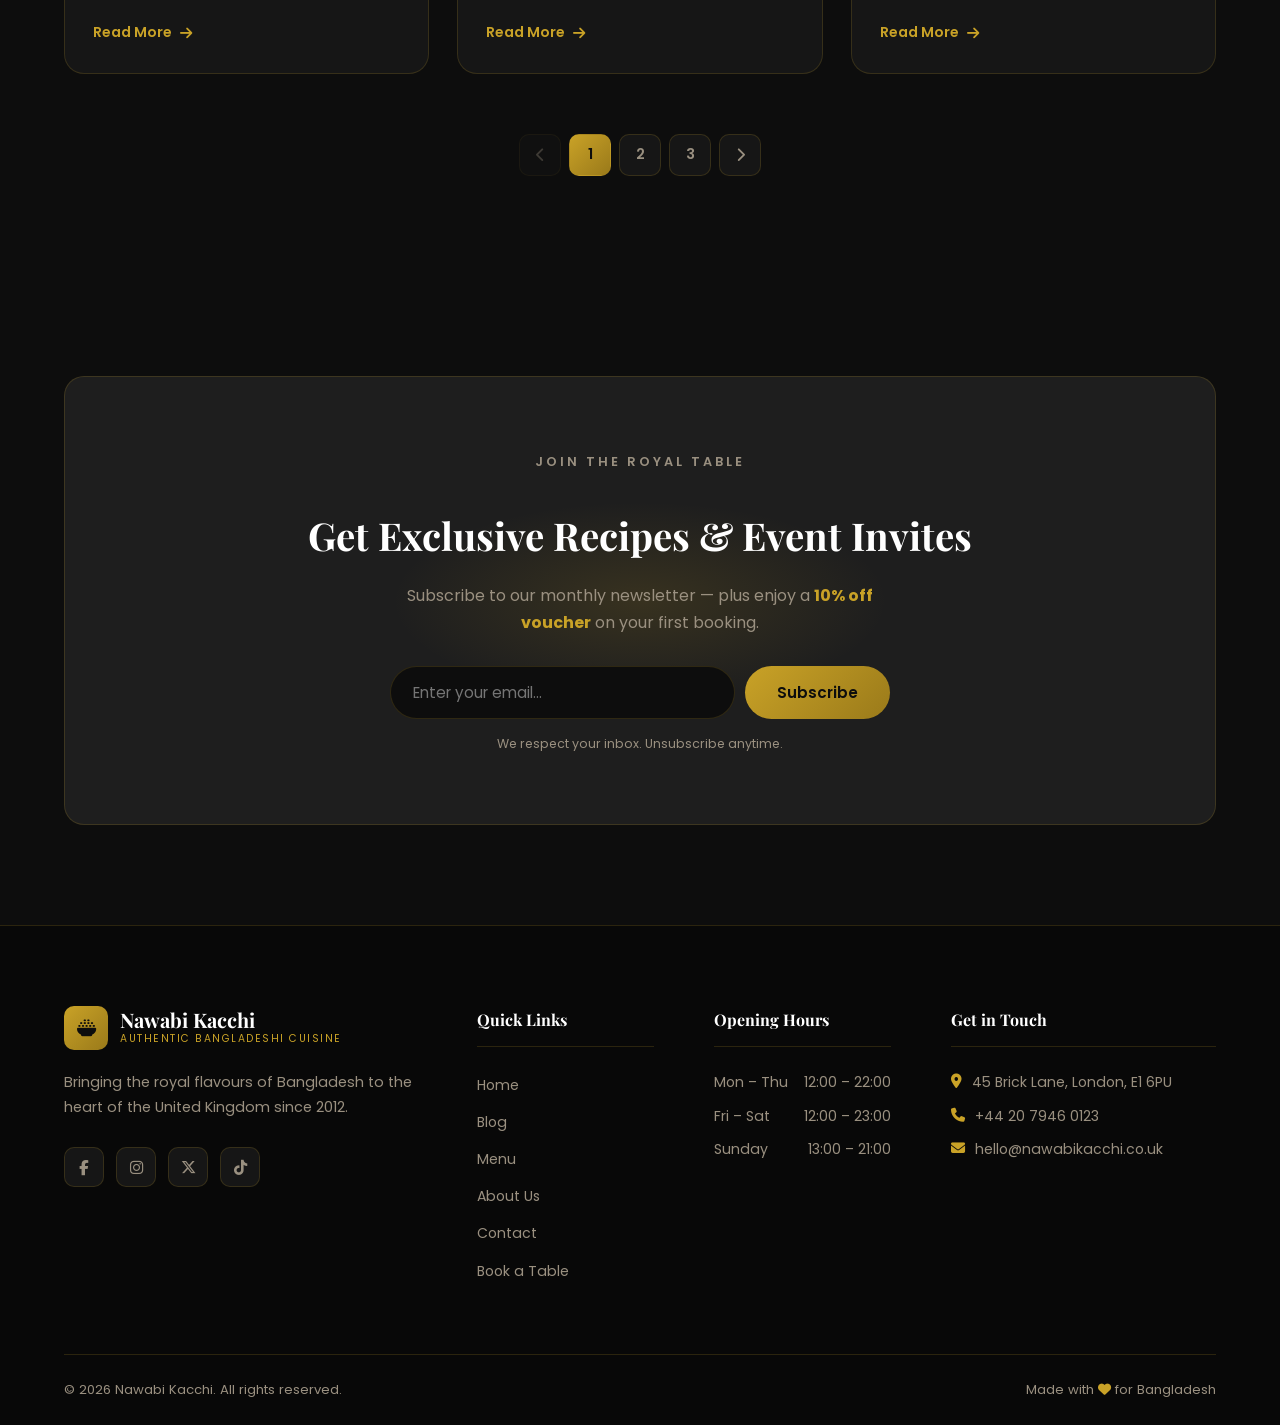
==== commit 3c7235e8: "Add Blog, Menu, About, Contact, and Book a Table pages - Blog: featured post, category filters, 9 po" ====
--- a/blog.html
+++ b/blog.html
@@ -3,7 +3,7 @@
 <head>
   <meta charset="UTF-8" />
   <meta name="viewport" content="width=device-width, initial-scale=1.0" />
-  <title>Blog | Nawabi Kacchi</title>
+  <title>Blog | Nawabi Kacchi – Stories from Our Royal Kitchen</title>
   <link rel="stylesheet" href="css/style.css" />
   <link rel="stylesheet" href="css/blog.css" />
   <link rel="preconnect" href="https://fonts.googleapis.com" />
@@ -13,8 +13,8 @@
 </head>
 <body>
 
-  <!-- NAVBAR -->
-  <header class="navbar" id="navbar">
+  <!-- ===================== NAVBAR ===================== -->
+  <header class="navbar scrolled" id="navbar">
     <div class="nav-container">
       <a href="index.html" class="logo">
         <span class="logo-icon"><i class="fa-solid fa-bowl-rice"></i></span>
@@ -23,6 +23,7 @@
           <span class="logo-sub">Authentic Bangladeshi Cuisine</span>
         </div>
       </a>
+
       <nav class="nav-links" id="navLinks">
         <a href="index.html" class="nav-link">Home</a>
         <a href="blog.html" class="nav-link active">Blog</a>
@@ -31,239 +32,237 @@
         <a href="contact.html" class="nav-link">Contact</a>
         <a href="book-a-table.html" class="btn-book">Book a Table</a>
       </nav>
+
       <button class="hamburger" id="hamburger" aria-label="Toggle menu">
         <span></span><span></span><span></span>
       </button>
     </div>
   </header>
 
-  <!-- PAGE HERO -->
+  <!-- ===================== PAGE HEADER ===================== -->
   <section class="page-hero">
+    <div class="page-hero-bg"></div>
     <div class="page-hero-overlay"></div>
-    <div class="page-hero-bg" style="background-image: url('https://images.unsplash.com/photo-1563379926898-05f4575a45d8?w=1800&q=80');"></div>
-    <div class="page-hero-content">
-      <p class="section-tag">Stories &amp; Secrets</p>
-      <h1>The Nawabi <em>Journal</em></h1>
-      <p>Recipes, culture, and tales from the royal kitchens of Bangladesh.</p>
-    </div>
-  </section>
-
-  <!-- CATEGORIES -->
-  <div class="blog-cats-wrap">
-    <div class="container">
-      <div class="blog-cats" id="blogCats">
-        <button class="cat-btn active" data-cat="all">All Posts</button>
-        <button class="cat-btn" data-cat="recipe">Recipes</button>
-        <button class="cat-btn" data-cat="culture">Culture</button>
-        <button class="cat-btn" data-cat="news">Restaurant News</button>
-        <button class="cat-btn" data-cat="tips">Food Tips</button>
-      </div>
-    </div>
-  </div>
-
-  <!-- FEATURED POST -->
-  <section class="section-padding blog-section">
-    <div class="container">
-
-      <div class="featured-post reveal" data-cat="culture">
-        <div class="featured-img">
-          <img src="https://images.unsplash.com/photo-1589302168068-964664d93dc0?w=900&q=80" alt="Kacchi Biryani" loading="lazy" />
-          <span class="blog-badge blog-badge--featured">Featured</span>
-        </div>
+    <div class="container page-hero-content">
+      <p class="section-tag">The Nawabi Journal</p>
+      <h1 class="page-hero-title">Stories, Spice &amp; <em>Soul</em></h1>
+      <p class="page-hero-sub">
+        Dive into the heritage of Bangladeshi cuisine — recipes, secrets, and tales from
+        the royal kitchens of Old Dhaka, served straight to your table in the UK.
+      </p>
+      <div class="breadcrumbs">
+        <a href="index.html">Home</a>
+        <i class="fa-solid fa-chevron-right"></i>
+        <span>Blog</span>
+      </div>
+    </div>
+  </section>
+
+  <!-- ===================== FEATURED POST ===================== -->
+  <section class="featured-post section-padding">
+    <div class="container">
+      <div class="section-header reveal">
+        <p class="section-tag">Featured Story</p>
+        <h2 class="section-title">Straight from the Chef's Table</h2>
+      </div>
+
+      <article class="featured-card reveal">
+        <div class="featured-img"></div>
         <div class="featured-body">
-          <div class="blog-meta">
-            <span class="blog-cat-tag">Culture</span>
-            <span><i class="fa-regular fa-calendar"></i> 18 March 2025</span>
-            <span><i class="fa-regular fa-clock"></i> 6 min read</span>
-          </div>
-          <h2>The Legend of Kacchi Biryani: How a Royal Dish Conquered the World</h2>
+          <div class="post-meta">
+            <span class="post-cat">Heritage</span>
+            <span><i class="fa-regular fa-calendar"></i> 18 April 2026</span>
+            <span><i class="fa-regular fa-clock"></i> 7 min read</span>
+          </div>
+          <h3 class="featured-title">
+            The Secret Behind Authentic Kacchi Biryani — A 200-Year-Old Recipe
+          </h3>
           <p>
-            Long before Nawabi Kacchi opened its doors in London, Kacchi Biryani was already a legend.
-            Born in the grand kitchens of Mughal-era Dhaka, this dish was once reserved exclusively
-            for royalty — its name "Kacchi" literally meaning "raw", referring to the unique technique
-            of layering uncooked marinated meat directly beneath fragrant basmati rice before sealing
-            the pot with dough and slow-cooking over a gentle flame for hours.
+            Ever wondered why our Kacchi Biryani tastes like nothing else in the UK? It's
+            not magic — it's mastery. Our Head Chef, Ustad Rahim, shares the centuries-old
+            Nawabi technique of layering raw marinated mutton with fragrant basmati,
+            sealed with dough and slow-cooked over coal for four hours. One bite, and
+            you're dining in 19th-century Dhaka.
           </p>
-          <p>
-            Today, we bring that same tradition to every table at Nawabi Kacchi. Our chefs refuse
-            to take shortcuts. Every pot is sealed. Every batch is slow-cooked. Every plate is a
-            piece of living history.
-          </p>
-          <a href="#" class="btn-primary">Read Full Story</a>
-        </div>
-      </div>
-
-      <!-- BLOG GRID -->
-      <div class="blog-grid" id="blogGrid">
-
-        <!-- Post 1 -->
-        <article class="blog-card reveal" data-cat="recipe">
-          <div class="blog-card-img">
-            <img src="https://images.unsplash.com/photo-1645177628172-a94c1f96e6db?w=600&q=80" alt="Beef Tehari" loading="lazy" />
-            <span class="blog-badge">Recipe</span>
-          </div>
-          <div class="blog-card-body">
-            <div class="blog-meta">
-              <span><i class="fa-regular fa-calendar"></i> 10 March 2025</span>
-              <span><i class="fa-regular fa-clock"></i> 5 min read</span>
-            </div>
-            <h3>The Secret Behind Our Beef Tehari That Keeps You Coming Back</h3>
-            <p>Forget ordinary rice dishes. Beef Tehari is a flavour explosion — and our version has a secret ingredient that chefs in Old Dhaka have guarded for centuries. Hint: it's all about the ghee timing.</p>
-            <div class="blog-card-footer">
-              <div class="blog-author">
-                <div class="author-avatar">C</div>
-                <span>Chef Karim</span>
-              </div>
-              <a href="#" class="blog-read-more">Read More <i class="fa-solid fa-arrow-right"></i></a>
-            </div>
-          </div>
-        </article>
-
-        <!-- Post 2 -->
-        <article class="blog-card reveal" data-cat="culture">
-          <div class="blog-card-img">
-            <img src="https://images.unsplash.com/photo-1596797038530-2c107229654b?w=600&q=80" alt="Bangladeshi culture" loading="lazy" />
-            <span class="blog-badge blog-badge--culture">Culture</span>
-          </div>
-          <div class="blog-card-body">
-            <div class="blog-meta">
-              <span><i class="fa-regular fa-calendar"></i> 2 March 2025</span>
-              <span><i class="fa-regular fa-clock"></i> 4 min read</span>
-            </div>
-            <h3>Why Bangladeshi Food is the UK's Best Kept Culinary Secret</h3>
-            <p>While Indian cuisine dominates the British high street, the rich, nuanced flavours of Bangladesh have been quietly winning hearts — and stomachs. Here's why the world is finally paying attention.</p>
-            <div class="blog-card-footer">
-              <div class="blog-author">
-                <div class="author-avatar">S</div>
-                <span>Sara Ahmed</span>
-              </div>
-              <a href="#" class="blog-read-more">Read More <i class="fa-solid fa-arrow-right"></i></a>
-            </div>
-          </div>
-        </article>
-
-        <!-- Post 3 -->
-        <article class="blog-card reveal" data-cat="news">
-          <div class="blog-card-img">
-            <img src="https://images.unsplash.com/photo-1414235077428-338989a2e8c0?w=600&q=80" alt="Restaurant interior" loading="lazy" />
-            <span class="blog-badge blog-badge--news">Restaurant News</span>
-          </div>
-          <div class="blog-card-body">
-            <div class="blog-meta">
-              <span><i class="fa-regular fa-calendar"></i> 22 Feb 2025</span>
-              <span><i class="fa-regular fa-clock"></i> 3 min read</span>
-            </div>
-            <h3>Nawabi Kacchi Wins "Best Bangladeshi Restaurant in London 2025"</h3>
-            <p>We are absolutely thrilled to announce that Nawabi Kacchi has been awarded Best Bangladeshi Restaurant in London at the prestigious UK South Asian Food Awards 2025. This honour belongs to every guest who walked through our doors.</p>
-            <div class="blog-card-footer">
-              <div class="blog-author">
-                <div class="author-avatar">N</div>
-                <span>Nawabi Team</span>
-              </div>
-              <a href="#" class="blog-read-more">Read More <i class="fa-solid fa-arrow-right"></i></a>
-            </div>
-          </div>
-        </article>
-
-        <!-- Post 4 -->
-        <article class="blog-card reveal" data-cat="tips">
-          <div class="blog-card-img">
-            <img src="https://images.unsplash.com/photo-1506368249639-73a05d6f6488?w=600&q=80" alt="Spices" loading="lazy" />
-            <span class="blog-badge blog-badge--tips">Food Tips</span>
-          </div>
-          <div class="blog-card-body">
-            <div class="blog-meta">
-              <span><i class="fa-regular fa-calendar"></i> 15 Feb 2025</span>
-              <span><i class="fa-regular fa-clock"></i> 7 min read</span>
-            </div>
-            <h3>5 Bangladeshi Spices That Will Transform Your Home Cooking Forever</h3>
-            <p>From Kalo Jeera (black cumin) to Tejpata (bay leaves from the Sylhet hills) — discover the five spices our chefs swear by and learn how to use them like a professional.</p>
-            <div class="blog-card-footer">
-              <div class="blog-author">
-                <div class="author-avatar">C</div>
-                <span>Chef Karim</span>
-              </div>
-              <a href="#" class="blog-read-more">Read More <i class="fa-solid fa-arrow-right"></i></a>
-            </div>
-          </div>
-        </article>
-
-        <!-- Post 5 -->
-        <article class="blog-card reveal" data-cat="recipe">
-          <div class="blog-card-img">
-            <img src="https://images.unsplash.com/photo-1574653853027-5382a3d23a15?w=600&q=80" alt="Mutton Rezala" loading="lazy" />
-            <span class="blog-badge">Recipe</span>
-          </div>
-          <div class="blog-card-body">
-            <div class="blog-meta">
-              <span><i class="fa-regular fa-calendar"></i> 5 Feb 2025</span>
-              <span><i class="fa-regular fa-clock"></i> 8 min read</span>
-            </div>
-            <h3>Mutton Rezala: The Mughal Recipe We've Been Perfecting for 12 Years</h3>
-            <p>Creamy, aromatic, delicately spiced — Mutton Rezala is not a curry. It's a love letter from the Mughal Empire. Discover the story, the method, and why ours is unlike anything else in the UK.</p>
-            <div class="blog-card-footer">
-              <div class="blog-author">
-                <div class="author-avatar">R</div>
-                <span>Rina Begum</span>
-              </div>
-              <a href="#" class="blog-read-more">Read More <i class="fa-solid fa-arrow-right"></i></a>
-            </div>
-          </div>
-        </article>
-
-        <!-- Post 6 -->
-        <article class="blog-card reveal" data-cat="news">
-          <div class="blog-card-img">
-            <img src="https://images.unsplash.com/photo-1530103862676-de8c9debad1d?w=600&q=80" alt="Special Event" loading="lazy" />
-            <span class="blog-badge blog-badge--news">Restaurant News</span>
-          </div>
-          <div class="blog-card-body">
-            <div class="blog-meta">
-              <span><i class="fa-regular fa-calendar"></i> 28 Jan 2025</span>
-              <span><i class="fa-regular fa-clock"></i> 3 min read</span>
-            </div>
-            <h3>Eid Special 2025: Our Biggest Kacchi Feast Is Back — Book Now!</h3>
-            <p>This Eid, Nawabi Kacchi is rolling out an exclusive 7-course Nawabi Feast menu, available for one week only. Limited seats. Unlimited flavour. Book your table before they're gone.</p>
-            <div class="blog-card-footer">
-              <div class="blog-author">
-                <div class="author-avatar">N</div>
-                <span>Nawabi Team</span>
-              </div>
-              <a href="book-a-table.html" class="blog-read-more">Book Now <i class="fa-solid fa-arrow-right"></i></a>
-            </div>
-          </div>
-        </article>
-
-      </div><!-- /blog-grid -->
-
-      <!-- Load More -->
-      <div class="blog-load-more reveal">
-        <button class="btn-outline" id="loadMoreBtn">
-          <i class="fa-solid fa-rotate"></i> Load More Articles
-        </button>
-      </div>
-
-    </div>
-  </section>
-
-  <!-- NEWSLETTER -->
-  <section class="newsletter section-padding">
-    <div class="container">
-      <div class="newsletter-box reveal">
-        <div class="newsletter-glow"></div>
-        <i class="fa-solid fa-envelope-open-text newsletter-icon"></i>
-        <h2>Never Miss a Recipe or Offer</h2>
-        <p>Join over 5,000 food lovers who get our exclusive recipes, event news, and special discount codes straight to their inbox.</p>
-        <form class="newsletter-form" id="newsletterForm">
-          <input type="email" placeholder="Enter your email address" required />
+          <div class="post-author">
+            <div class="author-avatar">R</div>
+            <div>
+              <strong>Ustad Rahim Ali</strong>
+              <span>Head Chef, 30+ years of Nawabi cuisine</span>
+            </div>
+          </div>
+          <a href="#" class="btn-primary">Read Full Story <i class="fa-solid fa-arrow-right"></i></a>
+        </div>
+      </article>
+    </div>
+  </section>
+
+  <!-- ===================== BLOG CATEGORIES ===================== -->
+  <section class="blog-categories">
+    <div class="container">
+      <div class="cat-pills reveal">
+        <button class="cat-pill active" data-filter="all">All Stories</button>
+        <button class="cat-pill" data-filter="recipes">Recipes</button>
+        <button class="cat-pill" data-filter="heritage">Heritage</button>
+        <button class="cat-pill" data-filter="behind">Behind the Scenes</button>
+        <button class="cat-pill" data-filter="tips">Dining Tips</button>
+        <button class="cat-pill" data-filter="events">Events</button>
+      </div>
+    </div>
+  </section>
+
+  <!-- ===================== BLOG GRID ===================== -->
+  <section class="blog-grid-section section-padding">
+    <div class="container">
+      <div class="blog-grid">
+
+        <article class="blog-card reveal" data-category="recipes">
+          <div class="blog-img blog-img--1"></div>
+          <div class="blog-body">
+            <div class="post-meta">
+              <span class="post-cat">Recipes</span>
+              <span><i class="fa-regular fa-clock"></i> 5 min</span>
+            </div>
+            <h3>5 Bangladeshi Dishes You Must Try in the UK</h3>
+            <p>From tangy Fuchka to buttery Beef Tehari — a guided tour through the flavours that define our nation.</p>
+            <a href="#" class="blog-link">Read More <i class="fa-solid fa-arrow-right"></i></a>
+          </div>
+        </article>
+
+        <article class="blog-card reveal" data-category="behind">
+          <div class="blog-img blog-img--2"></div>
+          <div class="blog-body">
+            <div class="post-meta">
+              <span class="post-cat">Behind the Scenes</span>
+              <span><i class="fa-regular fa-clock"></i> 6 min</span>
+            </div>
+            <h3>How We Source Our Spices from Dhaka</h3>
+            <p>Every cardamom, clove, and cinnamon stick in our kitchen has a passport. Follow the journey from market to masala.</p>
+            <a href="#" class="blog-link">Read More <i class="fa-solid fa-arrow-right"></i></a>
+          </div>
+        </article>
+
+        <article class="blog-card reveal" data-category="heritage">
+          <div class="blog-img blog-img--3"></div>
+          <div class="blog-body">
+            <div class="post-meta">
+              <span class="post-cat">Heritage</span>
+              <span><i class="fa-regular fa-clock"></i> 8 min</span>
+            </div>
+            <h3>The Art of Slow-Cooking: Our Kitchen Philosophy</h3>
+            <p>In a world obsessed with speed, we still cook mutton for six hours. Here's why patience is the secret spice.</p>
+            <a href="#" class="blog-link">Read More <i class="fa-solid fa-arrow-right"></i></a>
+          </div>
+        </article>
+
+        <article class="blog-card reveal" data-category="events">
+          <div class="blog-img blog-img--4"></div>
+          <div class="blog-body">
+            <div class="post-meta">
+              <span class="post-cat">Events</span>
+              <span><i class="fa-regular fa-clock"></i> 4 min</span>
+            </div>
+            <h3>Celebrating Pohela Boishakh at Nawabi Kacchi</h3>
+            <p>A night of Panta Ilish, live dhol music, and Bengali New Year joy — come dressed in red &amp; white.</p>
+            <a href="#" class="blog-link">Read More <i class="fa-solid fa-arrow-right"></i></a>
+          </div>
+        </article>
+
+        <article class="blog-card reveal" data-category="heritage">
+          <div class="blog-img blog-img--5"></div>
+          <div class="blog-body">
+            <div class="post-meta">
+              <span class="post-cat">Heritage</span>
+              <span><i class="fa-regular fa-clock"></i> 5 min</span>
+            </div>
+            <h3>Why Clay Pot Cooking Matters</h3>
+            <p>Our handmade matka (clay pots) breathe while they cook, giving every bite an earthy soul you can taste.</p>
+            <a href="#" class="blog-link">Read More <i class="fa-solid fa-arrow-right"></i></a>
+          </div>
+        </article>
+
+        <article class="blog-card reveal" data-category="behind">
+          <div class="blog-img blog-img--6"></div>
+          <div class="blog-body">
+            <div class="post-meta">
+              <span class="post-cat">Behind the Scenes</span>
+              <span><i class="fa-regular fa-clock"></i> 7 min</span>
+            </div>
+            <h3>Meet Our Head Chef: A Journey from Old Dhaka</h3>
+            <p>From a tea stall in Puran Dhaka to London's finest Bangladeshi kitchen — Chef Rahim's story will move you.</p>
+            <a href="#" class="blog-link">Read More <i class="fa-solid fa-arrow-right"></i></a>
+          </div>
+        </article>
+
+        <article class="blog-card reveal" data-category="tips">
+          <div class="blog-img blog-img--7"></div>
+          <div class="blog-body">
+            <div class="post-meta">
+              <span class="post-cat">Dining Tips</span>
+              <span><i class="fa-regular fa-clock"></i> 4 min</span>
+            </div>
+            <h3>Hosting the Perfect Bangladeshi Dinner Party</h3>
+            <p>Menu ideas, portion sizes, and the one drink you must serve with Kacchi — a host's survival guide.</p>
+            <a href="#" class="blog-link">Read More <i class="fa-solid fa-arrow-right"></i></a>
+          </div>
+        </article>
+
+        <article class="blog-card reveal" data-category="recipes">
+          <div class="blog-img blog-img--8"></div>
+          <div class="blog-body">
+            <div class="post-meta">
+              <span class="post-cat">Recipes</span>
+              <span><i class="fa-regular fa-clock"></i> 6 min</span>
+            </div>
+            <h3>Vegetarian Options That Will Surprise You</h3>
+            <p>Shukto, Dal Makhani, Begun Bhaja — proof that Bangladeshi vegetarian food is every bit as royal as our meats.</p>
+            <a href="#" class="blog-link">Read More <i class="fa-solid fa-arrow-right"></i></a>
+          </div>
+        </article>
+
+        <article class="blog-card reveal" data-category="tips">
+          <div class="blog-img blog-img--9"></div>
+          <div class="blog-body">
+            <div class="post-meta">
+              <span class="post-cat">Dining Tips</span>
+              <span><i class="fa-regular fa-clock"></i> 5 min</span>
+            </div>
+            <h3>Pairing Borhani &amp; Biryani Like a Local</h3>
+            <p>The yogurt drink that cuts through spice and cools the soul — our guide to getting the ratio just right.</p>
+            <a href="#" class="blog-link">Read More <i class="fa-solid fa-arrow-right"></i></a>
+          </div>
+        </article>
+
+      </div>
+
+      <div class="pagination reveal">
+        <button class="page-btn" disabled><i class="fa-solid fa-chevron-left"></i></button>
+        <button class="page-btn active">1</button>
+        <button class="page-btn">2</button>
+        <button class="page-btn">3</button>
+        <button class="page-btn"><i class="fa-solid fa-chevron-right"></i></button>
+      </div>
+    </div>
+  </section>
+
+  <!-- ===================== NEWSLETTER ===================== -->
+  <section class="newsletter section-padding reveal">
+    <div class="container">
+      <div class="newsletter-box">
+        <div class="cta-glow"></div>
+        <p class="section-tag">Join the Royal Table</p>
+        <h2>Get Exclusive Recipes &amp; Event Invites</h2>
+        <p>Subscribe to our monthly newsletter — plus enjoy a <strong>10% off voucher</strong> on your first booking.</p>
+        <form class="newsletter-form" onsubmit="event.preventDefault(); alert('Welcome to the Nawabi family!'); this.reset();">
+          <input type="email" placeholder="Enter your email..." required />
           <button type="submit" class="btn-primary">Subscribe</button>
         </form>
-        <p class="newsletter-note"><i class="fa-solid fa-lock"></i> No spam, ever. Unsubscribe anytime.</p>
-      </div>
-    </div>
-  </section>
-
-  <!-- FOOTER -->
+        <small>We respect your inbox. Unsubscribe anytime.</small>
+      </div>
+    </div>
+  </section>
+
+  <!-- ===================== FOOTER ===================== -->
   <footer class="footer">
     <div class="container">
       <div class="footer-grid">
@@ -279,10 +278,11 @@
           <div class="social-links">
             <a href="#" aria-label="Facebook"><i class="fa-brands fa-facebook-f"></i></a>
             <a href="#" aria-label="Instagram"><i class="fa-brands fa-instagram"></i></a>
-            <a href="#" aria-label="X"><i class="fa-brands fa-x-twitter"></i></a>
+            <a href="#" aria-label="X / Twitter"><i class="fa-brands fa-x-twitter"></i></a>
             <a href="#" aria-label="TikTok"><i class="fa-brands fa-tiktok"></i></a>
           </div>
         </div>
+
         <div class="footer-col">
           <h4>Quick Links</h4>
           <ul>
@@ -294,14 +294,16 @@
             <li><a href="book-a-table.html">Book a Table</a></li>
           </ul>
         </div>
+
         <div class="footer-col">
           <h4>Opening Hours</h4>
           <ul class="hours-list">
-            <li><span>Mon – Thu</span><span>12:00 – 22:00</span></li>
-            <li><span>Fri – Sat</span><span>12:00 – 23:00</span></li>
-            <li><span>Sunday</span><span>13:00 – 21:00</span></li>
+            <li><span>Mon &ndash; Thu</span><span>12:00 &ndash; 22:00</span></li>
+            <li><span>Fri &ndash; Sat</span><span>12:00 &ndash; 23:00</span></li>
+            <li><span>Sunday</span><span>13:00 &ndash; 21:00</span></li>
           </ul>
         </div>
+
         <div class="footer-col">
           <h4>Get in Touch</h4>
           <ul class="contact-list">
@@ -311,8 +313,9 @@
           </ul>
         </div>
       </div>
+
       <div class="footer-bottom">
-        <p>&copy; 2024 Nawabi Kacchi. All rights reserved.</p>
+        <p>&copy; 2026 Nawabi Kacchi. All rights reserved.</p>
         <p>Made with <i class="fa-solid fa-heart" style="color:#c9a227"></i> for Bangladesh</p>
       </div>
     </div>
--- a/css/blog.css
+++ b/css/blog.css
@@ -1,188 +1,228 @@
 /* ============================================================
-   NAWABI KACCHI — Blog Page Styles
-   ============================================================ */
-
-/* ---------- Page Hero (shared across pages) ---------- */
+   NAWABI KACCHI — Blog Page
+   ============================================================ */
+
+/* ---------- Page Hero (shared across sub-pages) ---------- */
 .page-hero {
   position: relative;
-  min-height: 60vh;
-  display: flex;
-  align-items: center;
-  justify-content: center;
+  padding: 180px 0 100px;
   overflow: hidden;
-  text-align: center;
-}
-.page-hero--short { min-height: 50vh; }
+  background: var(--bg-dark);
+}
 
 .page-hero-bg {
   position: absolute;
   inset: 0;
-  background-size: cover;
-  background-position: center;
-  transform: scale(1.06);
-  animation: heroZoom 18s ease-in-out infinite alternate;
-}
+  background:
+    radial-gradient(ellipse at 70% 30%, rgba(139,26,26,0.2) 0%, transparent 60%),
+    radial-gradient(ellipse at 20% 80%, rgba(201,162,39,0.12) 0%, transparent 55%),
+    url('https://images.unsplash.com/photo-1504674900247-0877df9cc836?w=1800&q=80') center/cover;
+  opacity: 0.4;
+}
+
 .page-hero-overlay {
   position: absolute;
   inset: 0;
-  background: linear-gradient(
-    to bottom,
-    rgba(13,13,13,0.6) 0%,
-    rgba(13,13,13,0.82) 100%
-  );
-}
+  background: linear-gradient(180deg, rgba(13,13,13,0.85) 0%, rgba(13,13,13,0.95) 100%);
+}
+
 .page-hero-content {
   position: relative;
   z-index: 2;
-  padding: 120px 24px 60px;
-  animation: fadeUp 0.9s ease both;
-}
-.page-hero-content h1 {
+  text-align: center;
+}
+
+.page-hero-title {
   font-family: var(--font-heading);
-  font-size: clamp(2.5rem, 6vw, 4.5rem);
+  font-size: clamp(2.4rem, 5vw, 4rem);
   font-weight: 700;
   color: var(--white);
-  line-height: 1.1;
-  margin: 12px 0 16px;
-}
-.page-hero-content h1 em { color: var(--gold); font-style: italic; }
-.page-hero-content p {
-  color: var(--text-muted);
-  font-size: 1.05rem;
-  max-width: 520px;
-  margin: 0 auto;
-}
-
-/* ---------- Category Filter ---------- */
-.blog-cats-wrap {
+  margin: 14px 0 18px;
+  line-height: 1.15;
+}
+.page-hero-title em {
+  color: var(--gold);
+  font-style: italic;
+}
+
+.page-hero-sub {
+  color: var(--text-muted);
+  max-width: 620px;
+  margin: 0 auto 28px;
+  font-size: 1.02rem;
+}
+
+.breadcrumbs {
+  display: inline-flex;
+  align-items: center;
+  gap: 10px;
+  font-size: 0.82rem;
+  color: var(--text-muted);
   background: var(--bg-card);
-  border-bottom: 1px solid var(--border);
-  padding: 0;
-  position: sticky;
-  top: 68px;
-  z-index: 90;
-}
-.blog-cats {
-  display: flex;
-  gap: 4px;
-  padding: 16px 0;
-  overflow-x: auto;
-  scrollbar-width: none;
-}
-.blog-cats::-webkit-scrollbar { display: none; }
-
-.cat-btn {
-  background: transparent;
-  border: 1px solid transparent;
-  color: var(--text-muted);
-  font-family: var(--font-body);
-  font-size: 0.85rem;
-  font-weight: 500;
-  padding: 8px 20px;
+  border: 1px solid var(--border);
+  padding: 8px 18px;
   border-radius: 50px;
-  cursor: pointer;
-  transition: var(--trans);
-  white-space: nowrap;
-}
-.cat-btn:hover { color: var(--white); border-color: var(--border); }
-.cat-btn.active {
-  background: linear-gradient(135deg, var(--gold), var(--gold-dark));
-  color: #0d0d0d;
-  border-color: transparent;
-}
-
-/* ---------- Blog Section ---------- */
-.blog-section { background: var(--bg-dark); }
-
-/* Featured Post */
-.featured-post {
+}
+.breadcrumbs a {
+  color: var(--gold);
+  transition: color var(--trans);
+}
+.breadcrumbs a:hover { color: var(--gold-light); }
+.breadcrumbs i { font-size: 0.65rem; color: var(--text-muted); }
+
+/* ============================================================
+   FEATURED POST
+   ============================================================ */
+.featured-post { background: var(--bg-dark); }
+
+.featured-card {
   display: grid;
-  grid-template-columns: 1fr 1fr;
-  gap: 0;
+  grid-template-columns: 1.1fr 1fr;
   background: var(--bg-card);
   border: 1px solid var(--border);
   border-radius: var(--radius-lg);
   overflow: hidden;
-  margin-bottom: 60px;
   transition: var(--trans);
 }
-.featured-post:hover {
+.featured-card:hover {
   border-color: rgba(201,162,39,0.4);
   box-shadow: var(--shadow);
+  transform: translateY(-4px);
 }
 
 .featured-img {
-  position: relative;
-  overflow: hidden;
-  min-height: 380px;
-}
-.featured-img img {
-  width: 100%; height: 100%;
-  object-fit: cover;
-  transition: transform 0.6s ease;
-}
-.featured-post:hover .featured-img img { transform: scale(1.05); }
+  min-height: 420px;
+  background:
+    linear-gradient(to right, rgba(13,13,13,0.2), transparent),
+    url('https://images.unsplash.com/photo-1589302168068-964664d93dc0?w=900&q=80') center/cover;
+  transition: transform 0.8s ease;
+}
+.featured-card:hover .featured-img { transform: scale(1.04); }
 
 .featured-body {
-  padding: 48px 44px;
+  padding: 48px;
   display: flex;
   flex-direction: column;
   justify-content: center;
 }
-.featured-body h2 {
-  font-family: var(--font-heading);
-  font-size: clamp(1.4rem, 2.5vw, 2rem);
-  color: var(--white);
-  margin: 14px 0 18px;
-  line-height: 1.3;
-}
-.featured-body p { color: var(--text-muted); font-size: 0.95rem; margin-bottom: 12px; line-height: 1.75; }
-.featured-body .btn-primary { align-self: flex-start; margin-top: 12px; }
-
-/* Blog Meta */
-.blog-meta {
+
+.post-meta {
   display: flex;
   flex-wrap: wrap;
   align-items: center;
-  gap: 16px;
+  gap: 14px;
   font-size: 0.78rem;
   color: var(--text-muted);
-}
-.blog-meta i { margin-right: 4px; color: var(--gold); }
-
-.blog-cat-tag {
+  margin-bottom: 18px;
+}
+.post-cat {
   background: rgba(201,162,39,0.12);
   color: var(--gold);
-  border: 1px solid rgba(201,162,39,0.25);
-  padding: 3px 12px;
-  border-radius: 50px;
-  font-size: 0.75rem;
   font-weight: 600;
-}
-
-/* Blog Badge */
-.blog-badge {
-  position: absolute;
-  top: 14px; left: 14px;
-  background: var(--gold);
-  color: #0d0d0d;
-  font-size: 0.68rem;
-  font-weight: 700;
   letter-spacing: 1px;
   text-transform: uppercase;
   padding: 4px 12px;
   border-radius: 50px;
-  z-index: 2;
-}
-.blog-badge--featured { background: var(--red); color: #fff; }
-.blog-badge--culture  { background: #1a4a8b; color: #fff; }
-.blog-badge--news     { background: #1a6b4a; color: #fff; }
-.blog-badge--tips     { background: #6b1a6b; color: #fff; }
-
-/* Blog Grid */
+  font-size: 0.7rem;
+}
+
+.featured-title {
+  font-family: var(--font-heading);
+  font-size: clamp(1.6rem, 2.5vw, 2.1rem);
+  color: var(--white);
+  line-height: 1.25;
+  margin-bottom: 18px;
+}
+
+.featured-body p {
+  color: var(--text-muted);
+  margin-bottom: 28px;
+  font-size: 0.95rem;
+}
+
+.post-author {
+  display: flex;
+  align-items: center;
+  gap: 12px;
+  margin-bottom: 28px;
+  padding-top: 20px;
+  border-top: 1px solid var(--border);
+}
+.author-avatar {
+  width: 46px; height: 46px;
+  background: linear-gradient(135deg, var(--gold), var(--gold-dark));
+  border-radius: 50%;
+  display: flex;
+  align-items: center;
+  justify-content: center;
+  font-family: var(--font-heading);
+  font-size: 1.15rem;
+  color: #0d0d0d;
+  font-weight: 700;
+  flex-shrink: 0;
+}
+.post-author strong {
+  display: block;
+  font-size: 0.9rem;
+  color: var(--white);
+}
+.post-author span {
+  font-size: 0.78rem;
+  color: var(--text-muted);
+}
+
+/* ============================================================
+   CATEGORY PILLS
+   ============================================================ */
+.blog-categories {
+  background: var(--bg-dark);
+  padding: 20px 0;
+  border-top: 1px solid var(--border);
+  border-bottom: 1px solid var(--border);
+  position: sticky;
+  top: 0;
+  z-index: 50;
+  backdrop-filter: blur(10px);
+}
+
+.cat-pills {
+  display: flex;
+  gap: 10px;
+  flex-wrap: wrap;
+  justify-content: center;
+}
+
+.cat-pill {
+  background: transparent;
+  border: 1px solid var(--border);
+  color: var(--text-muted);
+  padding: 10px 22px;
+  border-radius: 50px;
+  font-family: var(--font-body);
+  font-size: 0.85rem;
+  font-weight: 500;
+  cursor: pointer;
+  transition: var(--trans);
+}
+.cat-pill:hover {
+  color: var(--gold);
+  border-color: var(--gold);
+}
+.cat-pill.active {
+  background: linear-gradient(135deg, var(--gold), var(--gold-dark));
+  color: #0d0d0d;
+  border-color: transparent;
+  font-weight: 600;
+}
+
+/* ============================================================
+   BLOG GRID
+   ============================================================ */
+.blog-grid-section { background: var(--bg-dark); }
+
 .blog-grid {
   display: grid;
-  grid-template-columns: repeat(auto-fill, minmax(320px, 1fr));
+  grid-template-columns: repeat(auto-fit, minmax(300px, 1fr));
   gap: 28px;
 }
 
@@ -195,164 +235,182 @@
   display: flex;
   flex-direction: column;
 }
+.blog-card.hidden { display: none; }
 .blog-card:hover {
   transform: translateY(-8px);
   border-color: rgba(201,162,39,0.4);
   box-shadow: var(--shadow);
 }
-.blog-card.hidden { display: none; }
-
-.blog-card-img {
-  position: relative;
-  overflow: hidden;
-  height: 210px;
-}
-.blog-card-img img {
-  width: 100%; height: 100%;
-  object-fit: cover;
+
+.blog-img {
+  height: 220px;
+  background-size: cover;
+  background-position: center;
   transition: transform 0.6s ease;
-}
-.blog-card:hover .blog-card-img img { transform: scale(1.07); }
-
-.blog-card-body {
-  padding: 24px;
-  flex: 1;
+  position: relative;
+}
+.blog-card:hover .blog-img { transform: scale(1.05); }
+
+.blog-img--1 { background-image: url('https://images.unsplash.com/photo-1585937421612-70a008356fbe?w=700&q=80'); }
+.blog-img--2 { background-image: url('https://images.unsplash.com/photo-1596040033229-a9821ebd058d?w=700&q=80'); }
+.blog-img--3 { background-image: url('https://images.unsplash.com/photo-1547592180-85f173990554?w=700&q=80'); }
+.blog-img--4 { background-image: url('https://images.unsplash.com/photo-1514933651103-005eec06c04b?w=700&q=80'); }
+.blog-img--5 { background-image: url('https://images.unsplash.com/photo-1633945274405-b6c8069047b0?w=700&q=80'); }
+.blog-img--6 { background-image: url('https://images.unsplash.com/photo-1577219491135-ce391730fb2c?w=700&q=80'); }
+.blog-img--7 { background-image: url('https://images.unsplash.com/photo-1559847844-5315695dadae?w=700&q=80'); }
+.blog-img--8 { background-image: url('https://images.unsplash.com/photo-1512621776951-a57141f2eefd?w=700&q=80'); }
+.blog-img--9 { background-image: url('https://images.unsplash.com/photo-1571805341302-f857479e35fb?w=700&q=80'); }
+
+.blog-body {
+  padding: 28px;
   display: flex;
   flex-direction: column;
-}
-.blog-card-body h3 {
+  flex-grow: 1;
+}
+
+.blog-body h3 {
   font-family: var(--font-heading);
-  font-size: 1.05rem;
+  font-size: 1.2rem;
   color: var(--white);
-  line-height: 1.4;
-  margin: 12px 0 10px;
-}
-.blog-card-body p {
+  line-height: 1.35;
+  margin-bottom: 12px;
+}
+
+.blog-body p {
+  font-size: 0.9rem;
+  color: var(--text-muted);
+  line-height: 1.7;
+  margin-bottom: 20px;
+  flex-grow: 1;
+}
+
+.blog-link {
+  display: inline-flex;
+  align-items: center;
+  gap: 8px;
+  color: var(--gold);
   font-size: 0.88rem;
-  color: var(--text-muted);
-  line-height: 1.7;
-  flex: 1;
-  margin-bottom: 20px;
-}
-
-.blog-card-footer {
-  display: flex;
-  align-items: center;
-  justify-content: space-between;
-  padding-top: 16px;
-  border-top: 1px solid var(--border);
-}
-
-.blog-author {
-  display: flex;
-  align-items: center;
+  font-weight: 600;
+  transition: gap var(--trans), color var(--trans);
+}
+.blog-link:hover {
+  gap: 14px;
+  color: var(--gold-light);
+}
+
+/* ============================================================
+   PAGINATION
+   ============================================================ */
+.pagination {
+  display: flex;
+  justify-content: center;
   gap: 8px;
-  font-size: 0.82rem;
-  color: var(--text-muted);
-}
-.author-avatar {
-  width: 30px; height: 30px;
+  margin-top: 60px;
+}
+.page-btn {
+  width: 42px; height: 42px;
+  background: var(--bg-card);
+  border: 1px solid var(--border);
+  color: var(--text-muted);
+  border-radius: 10px;
+  font-family: var(--font-body);
+  font-size: 0.9rem;
+  font-weight: 600;
+  cursor: pointer;
+  transition: var(--trans);
+  display: inline-flex;
+  align-items: center;
+  justify-content: center;
+}
+.page-btn:hover:not(:disabled) {
+  border-color: var(--gold);
+  color: var(--gold);
+}
+.page-btn.active {
   background: linear-gradient(135deg, var(--gold), var(--gold-dark));
-  border-radius: 50%;
-  display: flex;
-  align-items: center;
-  justify-content: center;
-  font-family: var(--font-heading);
-  font-size: 0.85rem;
   color: #0d0d0d;
-  font-weight: 700;
-}
-
-.blog-read-more {
-  font-size: 0.82rem;
-  font-weight: 600;
-  color: var(--gold);
-  display: flex;
-  align-items: center;
-  gap: 6px;
-  transition: gap var(--trans), color var(--trans);
-}
-.blog-read-more:hover { gap: 10px; color: var(--gold-light); }
-
-.blog-load-more { text-align: center; margin-top: 50px; }
-.blog-load-more .btn-outline i { margin-right: 6px; }
-
-/* ---------- Newsletter ---------- */
-.newsletter { background: var(--bg-card); }
+  border-color: transparent;
+}
+.page-btn:disabled {
+  opacity: 0.35;
+  cursor: not-allowed;
+}
+
+/* ============================================================
+   NEWSLETTER
+   ============================================================ */
+.newsletter { background: var(--bg-dark); }
 
 .newsletter-box {
   position: relative;
-  background: var(--bg-dark);
+  background: var(--bg-card2);
   border: 1px solid var(--border);
   border-radius: var(--radius-lg);
   padding: 70px 40px;
   text-align: center;
   overflow: hidden;
-  max-width: 700px;
-  margin: 0 auto;
-}
-.newsletter-glow {
-  position: absolute;
-  top: 50%; left: 50%;
-  transform: translate(-50%, -50%);
-  width: 400px; height: 200px;
-  background: radial-gradient(ellipse, rgba(201,162,39,0.12), transparent 70%);
-  pointer-events: none;
-}
-.newsletter-icon {
-  font-size: 2.5rem;
-  color: var(--gold);
-  margin-bottom: 20px;
-  position: relative;
-}
+}
+
 .newsletter-box h2 {
   font-family: var(--font-heading);
-  font-size: clamp(1.6rem, 3vw, 2.2rem);
+  font-size: clamp(1.6rem, 3.5vw, 2.4rem);
   color: var(--white);
-  margin-bottom: 12px;
-}
-.newsletter-box p { color: var(--text-muted); margin-bottom: 28px; max-width: 480px; margin-left: auto; margin-right: auto; }
+  margin-bottom: 14px;
+  position: relative;
+}
+.newsletter-box > p {
+  color: var(--text-muted);
+  margin: 0 auto 30px;
+  max-width: 520px;
+  position: relative;
+}
+.newsletter-box strong { color: var(--gold); }
 
 .newsletter-form {
   display: flex;
-  gap: 12px;
+  gap: 10px;
   max-width: 500px;
-  margin: 0 auto 16px;
-  position: relative;
+  margin: 0 auto 14px;
+  position: relative;
+  flex-wrap: wrap;
+  justify-content: center;
 }
 .newsletter-form input {
   flex: 1;
-  background: var(--bg-card2);
+  min-width: 220px;
+  padding: 14px 22px;
+  background: var(--bg-dark);
   border: 1px solid var(--border);
   border-radius: 50px;
-  padding: 14px 24px;
-  color: var(--white);
+  color: var(--text);
   font-family: var(--font-body);
-  font-size: 0.9rem;
+  font-size: 0.95rem;
   outline: none;
-  transition: border-color var(--trans);
-}
-.newsletter-form input::placeholder { color: var(--text-muted); }
-.newsletter-form input:focus { border-color: var(--gold); }
-
-.newsletter-note {
+  transition: border var(--trans);
+}
+.newsletter-form input:focus {
+  border-color: var(--gold);
+}
+.newsletter-box small {
+  display: block;
+  color: var(--text-muted);
   font-size: 0.78rem;
-  color: var(--text-muted);
-  margin: 0 !important;
-}
-.newsletter-note i { margin-right: 4px; }
-
-/* ---------- Responsive ---------- */
+  position: relative;
+}
+
+/* ============================================================
+   RESPONSIVE
+   ============================================================ */
 @media (max-width: 900px) {
-  .featured-post { grid-template-columns: 1fr; }
-  .featured-img { min-height: 260px; }
+  .featured-card { grid-template-columns: 1fr; }
+  .featured-img { min-height: 280px; }
   .featured-body { padding: 32px 28px; }
 }
 
-@media (max-width: 600px) {
-  .blog-cats-wrap { top: 60px; }
+@media (max-width: 768px) {
+  .page-hero { padding: 140px 0 70px; }
+  .newsletter-box { padding: 50px 24px; }
   .newsletter-form { flex-direction: column; }
-  .newsletter-form input { border-radius: 12px; }
-  .newsletter-form .btn-primary { border-radius: 12px; }
-  .newsletter-box { padding: 40px 20px; }
-}
+  .newsletter-form input,
+  .newsletter-form button { width: 100%; }
+}
